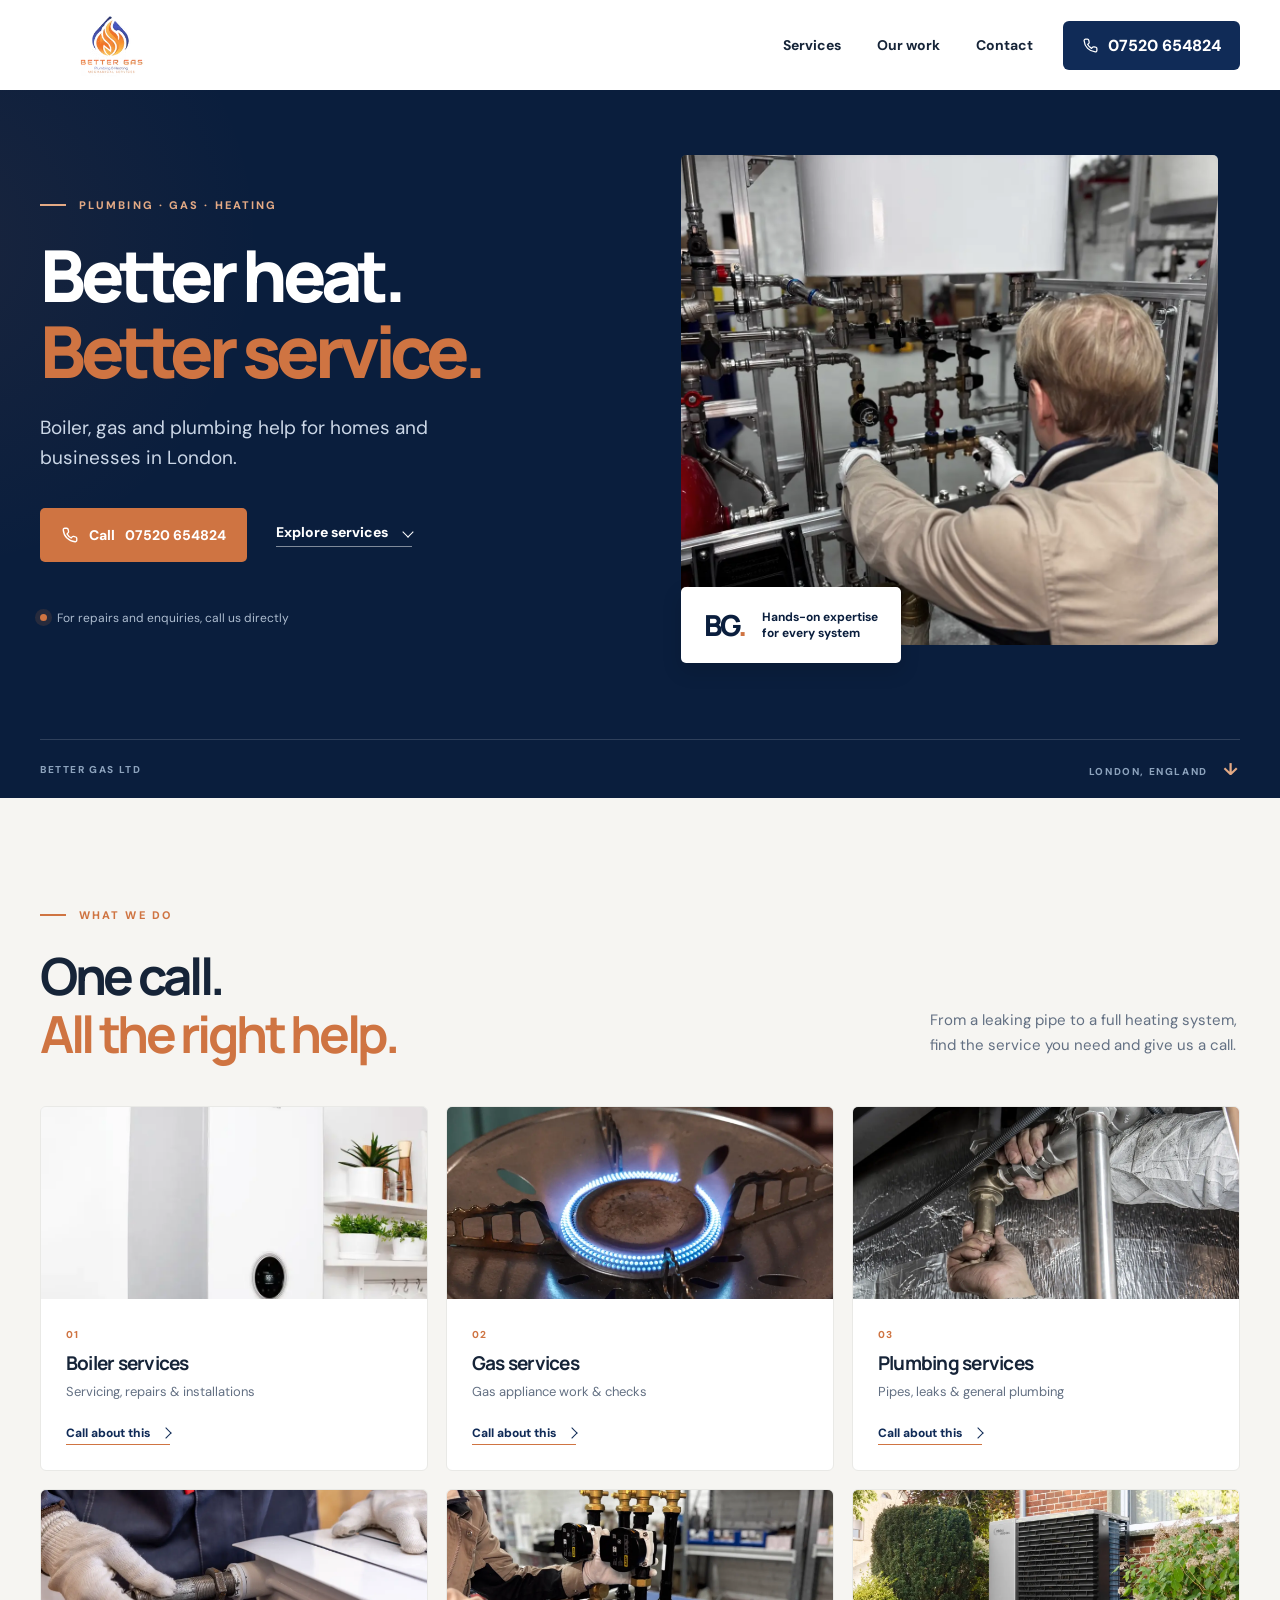
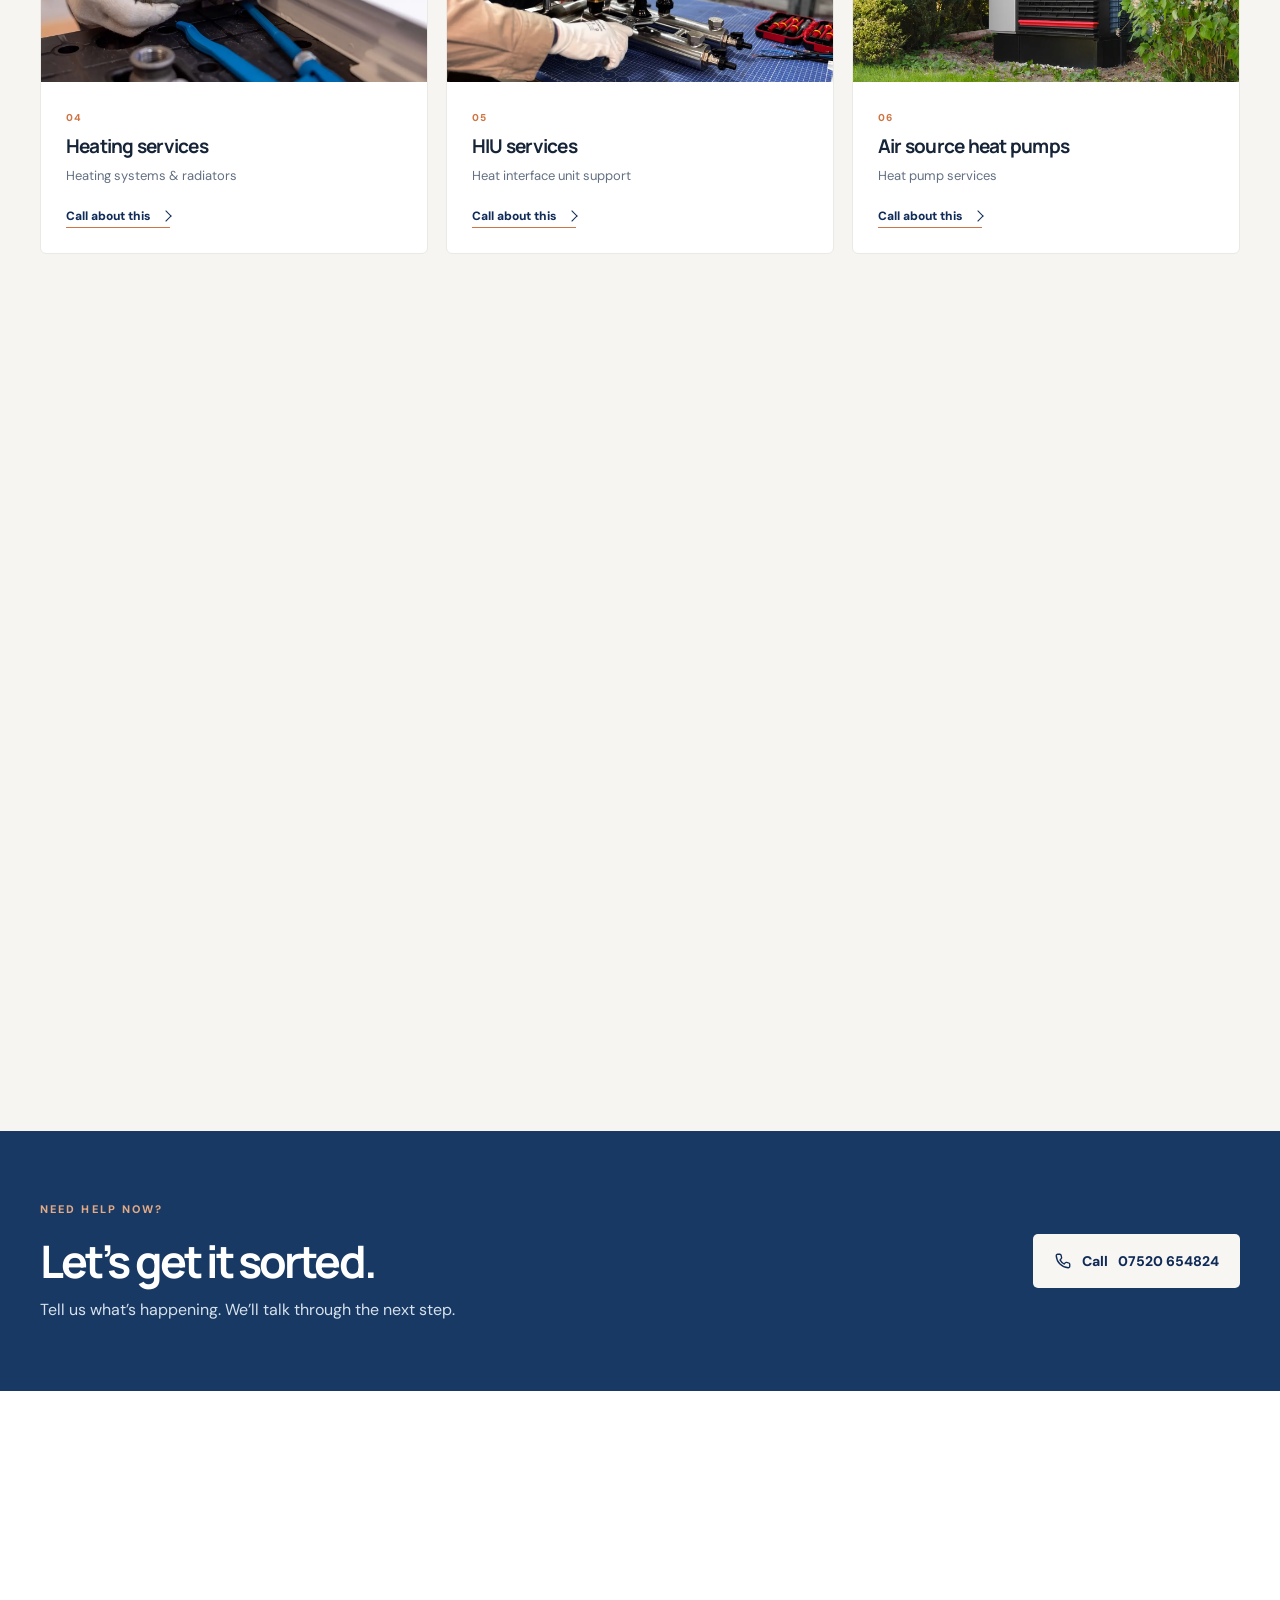
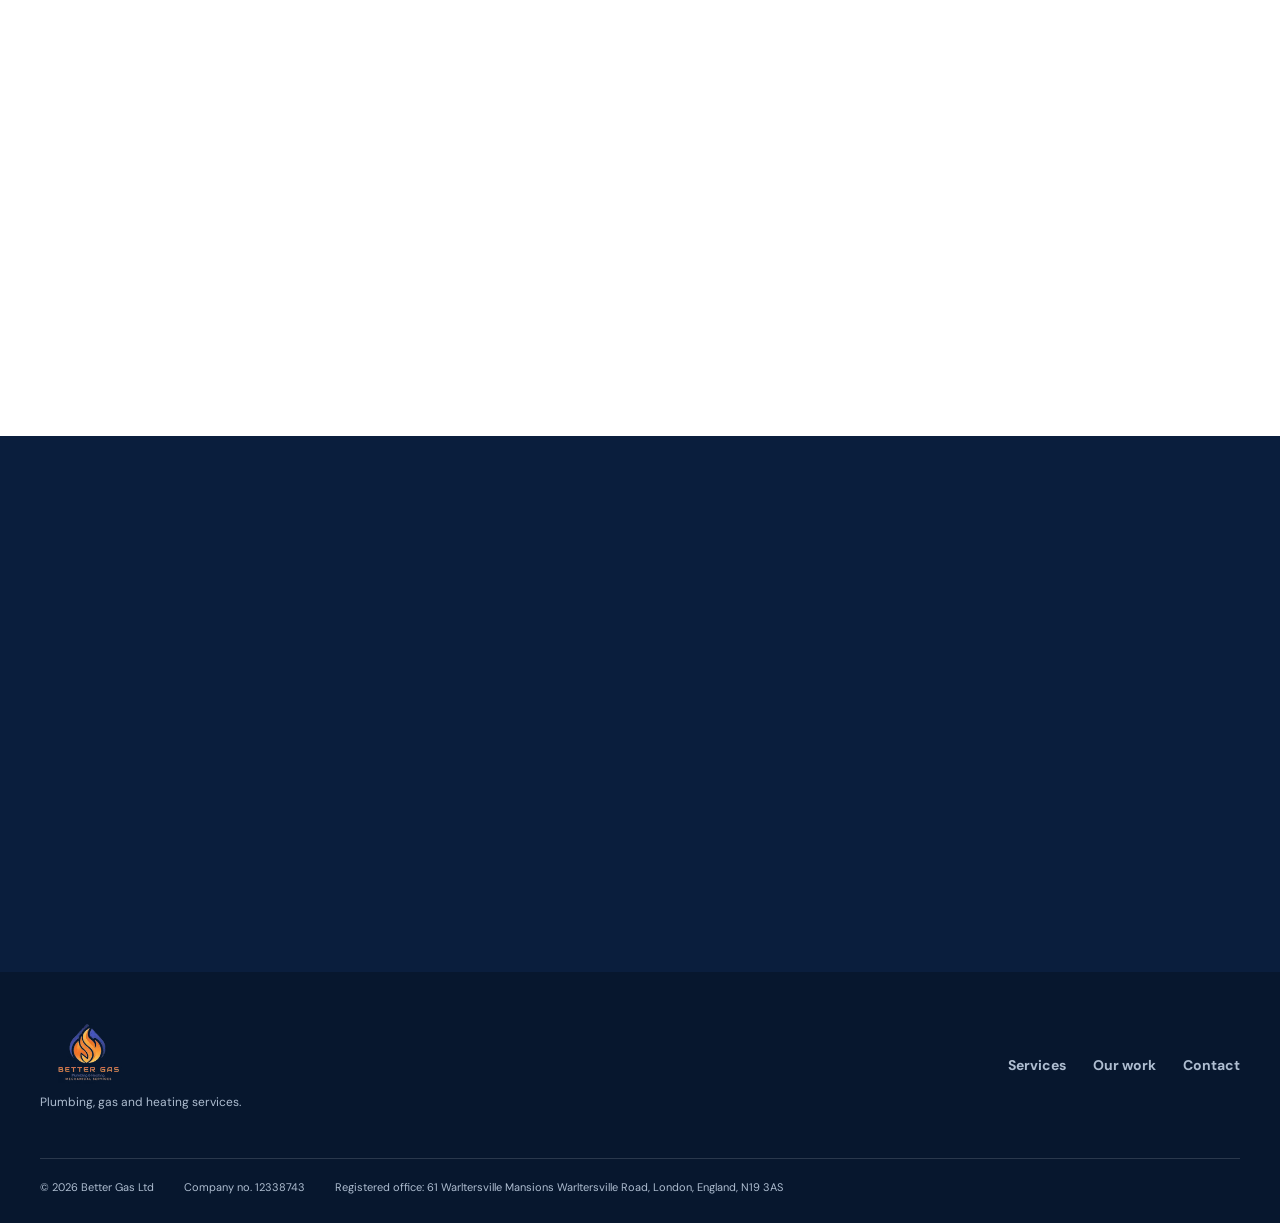
==== index.html @ 11a2b1e9 "Add files via upload" ====
<!doctype html>
<html lang="en-GB">
<head>
  <meta charset="utf-8">
  <meta name="viewport" content="width=device-width, initial-scale=1">
  <meta name="theme-color" content="#102b57">
  <meta name="description" content="Boiler, gas, plumbing and heating services in London. Call Better Gas Ltd for help with repairs, installations and commercial systems.">
  <title>Better Gas Ltd | Plumbing, Gas & Heating</title>
  <link rel="icon" href="assets/logo.webp">
  <link rel="stylesheet" href="style.css">
  <script src="script.js" defer></script>
</head>
<body>
  <a class="skip-link" href="#main">Skip to content</a>
  <header class="site-header" id="top">
    <div class="header-inner wrap">
      <a class="brand" href="#top" aria-label="Better Gas Ltd, back to top"><img src="assets/logo.webp" alt="Better Gas Ltd logo" width="156" height="70"></a>
      <nav class="desktop-nav" aria-label="Main navigation"><a href="#services">Services</a><a href="#work">Our work</a><a href="#contact">Contact</a></nav>
      <a class="header-call call-link" href="tel:+447520654824"><svg class="call-icon" viewBox="0 0 24 24" fill="none" stroke="currentColor" stroke-width="1.8" stroke-linecap="round" stroke-linejoin="round" aria-hidden="true"><path d="M21 16.4v2.6a2 2 0 0 1-2.2 2A17 17 0 0 1 3 5.2 2 2 0 0 1 5 3h2.6a2 2 0 0 1 2 1.7l.5 2.5a2 2 0 0 1-.6 1.9L8 10.5a14 14 0 0 0 5.5 5.5l1.4-1.5a2 2 0 0 1 1.9-.6l2.5.5a2 2 0 0 1 1.7 2Z"/></svg><span class="phone-display">07520 654824</span></a>
      <button class="menu-toggle" type="button" aria-label="Open menu" aria-expanded="false" aria-controls="mobile-nav"><span></span><span></span><span></span></button>
    </div>
    <nav class="mobile-nav" id="mobile-nav" aria-label="Mobile navigation" hidden><a href="#services">Services</a><a href="#work">Our work</a><a href="#contact">Contact</a><a class="call-link" href="tel:+447520654824">Call <span class="phone-display">07520 654824</span></a></nav>
  </header>

  <main id="main">
    <section class="hero">
      <div class="hero-glow" aria-hidden="true"></div>
      <div class="wrap hero-grid">
        <div class="hero-copy reveal">
          <p class="eyebrow"><span class="eyebrow-line"></span> PLUMBING · GAS · HEATING</p>
          <h1>Better heat.<br><em>Better service.</em></h1>
          <p class="hero-lead">Boiler, gas and plumbing help for homes and businesses in London.</p>
          <div class="hero-actions"><a class="button button-orange call-link" href="tel:+447520654824"><svg class="call-icon" viewBox="0 0 24 24" fill="none" stroke="currentColor" stroke-width="1.8" stroke-linecap="round" stroke-linejoin="round" aria-hidden="true"><path d="M21 16.4v2.6a2 2 0 0 1-2.2 2A17 17 0 0 1 3 5.2 2 2 0 0 1 5 3h2.6a2 2 0 0 1 2 1.7l.5 2.5a2 2 0 0 1-.6 1.9L8 10.5a14 14 0 0 0 5.5 5.5l1.4-1.5a2 2 0 0 1 1.9-.6l2.5.5a2 2 0 0 1 1.7 2Z"/></svg> Call <span class="phone-display">07520 654824</span></a><a class="text-link" href="#services">Explore services <span class="arrow-icon arrow-down" aria-hidden="true"></span></a></div>
          <div class="hero-note"><span class="pulse-dot" aria-hidden="true"></span> For repairs and enquiries, call us directly</div>
        </div>
        <div class="hero-visual reveal">
          <div class="hero-photo"><img src="assets/commercial.webp" alt="Engineer working on a heating system" fetchpriority="high" width="1400" height="1050"></div>
          <div class="photo-label"><span class="label-mark">BG<span>.</span></span><span>Hands-on expertise<br>for every system</span></div>
        </div>
      </div>
      <div class="hero-bottom wrap"><span>BETTER GAS LTD</span><span>LONDON, ENGLAND <span class="scroll-arrow" aria-hidden="true">↓</span></span></div>
    </section>

    <section class="services section-pad" id="services">
      <div class="wrap"><div class="section-heading reveal"><div><p class="eyebrow dark"><span class="eyebrow-line"></span> WHAT WE DO</p><h2>One call.<br><em>All the right help.</em></h2></div><p>From a leaking pipe to a full heating system, find the service you need and give us a call.</p></div>
      <div class="service-grid" id="service-grid"></div>
    </section>

    <section class="call-band"><div class="wrap call-band-inner"><div><p class="eyebrow">NEED HELP NOW?</p><h2>Let’s get it sorted.</h2><p>Tell us what’s happening. We’ll talk through the next step.</p></div><a class="button button-white call-link" href="tel:+447520654824"><svg class="call-icon" viewBox="0 0 24 24" fill="none" stroke="currentColor" stroke-width="1.8" stroke-linecap="round" stroke-linejoin="round" aria-hidden="true"><path d="M21 16.4v2.6a2 2 0 0 1-2.2 2A17 17 0 0 1 3 5.2 2 2 0 0 1 5 3h2.6a2 2 0 0 1 2 1.7l.5 2.5a2 2 0 0 1-.6 1.9L8 10.5a14 14 0 0 0 5.5 5.5l1.4-1.5a2 2 0 0 1 1.9-.6l2.5.5a2 2 0 0 1 1.7 2Z"/></svg> Call <span class="phone-display">07520 654824</span></a></div></section>

    <section class="work section-pad" id="work"><div class="wrap work-grid"><div class="work-copy reveal"><p class="eyebrow dark"><span class="eyebrow-line"></span> REAL WORK</p><h2>On the job,<br><em>in the details.</em></h2><p>Practical support for domestic and commercial heating, gas and plumbing systems.</p><a class="text-link dark-link" href="#contact">Get in touch</a></div><div class="work-image reveal"><img src="assets/project.webp" alt="Commercial boiler system being serviced" loading="lazy" width="1400" height="1030"><span>BOILER & HEATING SYSTEM WORK</span></div></div></section>

    <section class="contact section-pad" id="contact"><div class="wrap contact-grid"><div class="reveal"><p class="eyebrow"><span class="eyebrow-line"></span> CONTACT</p><h2>Ready when<br><em>you need us.</em></h2><p>Call for service enquiries or email the details of your job.</p><a class="button button-orange call-link" href="tel:+447520654824"><svg class="call-icon" viewBox="0 0 24 24" fill="none" stroke="currentColor" stroke-width="1.8" stroke-linecap="round" stroke-linejoin="round" aria-hidden="true"><path d="M21 16.4v2.6a2 2 0 0 1-2.2 2A17 17 0 0 1 3 5.2 2 2 0 0 1 5 3h2.6a2 2 0 0 1 2 1.7l.5 2.5a2 2 0 0 1-.6 1.9L8 10.5a14 14 0 0 0 5.5 5.5l1.4-1.5a2 2 0 0 1 1.9-.6l2.5.5a2 2 0 0 1 1.7 2Z"/></svg> Call <span class="phone-display">07520 654824</span></a></div><div class="contact-card reveal"><div class="contact-row"><span>PHONE</span><a class="call-link phone-display" href="tel:+447520654824">07520 654824</a></div><div class="contact-row"><span>EMAIL</span><a class="email-link" href="mailto:info@bettergasplumbingandheating.co.uk">info@bettergasplumbingandheating.co.uk</a></div><div class="contact-row"><span>WEBSITE</span><a class="domain-link" href="https://bettergasplumbingandheating.co.uk">bettergasplumbingandheating.co.uk</a></div></div></div></section>
  </main>
  <footer class="site-footer"><div class="wrap footer-main"><div><img src="assets/logo.webp" alt="Better Gas Ltd" width="118" height="54"><p>Plumbing, gas and heating services.</p></div><div class="footer-links"><a href="#services">Services</a><a href="#work">Our work</a><a href="#contact">Contact</a></div></div><div class="wrap footer-bottom"><span>© <span id="year"></span> <span class="company-name">Better Gas Ltd</span></span><span>Company no. <span class="company-number">12338743</span></span><span>Registered office: <span class="company-address">61 Warltersville Mansions Warltersville Road, London, England, N19 3AS</span></span></div></footer>
  <a class="mobile-call call-link" href="tel:+447520654824"><svg class="call-icon" viewBox="0 0 24 24" fill="none" stroke="currentColor" stroke-width="1.8" stroke-linecap="round" stroke-linejoin="round" aria-hidden="true"><path d="M21 16.4v2.6a2 2 0 0 1-2.2 2A17 17 0 0 1 3 5.2 2 2 0 0 1 5 3h2.6a2 2 0 0 1 2 1.7l.5 2.5a2 2 0 0 1-.6 1.9L8 10.5a14 14 0 0 0 5.5 5.5l1.4-1.5a2 2 0 0 1 1.9-.6l2.5.5a2 2 0 0 1 1.7 2Z"/></svg> Call <span class="phone-display">07520 654824</span></a>
</body>
</html>
---- style.css ----
@import url('https://fonts.googleapis.com/css2?family=DM+Sans:wght@400;500;600;700&family=Manrope:wght@400;500;600;700;800&display=swap');
:root{--navy:#102b57;--deep:#0a1e3d;--orange:#cf7442;--cream:#f6f5f2;--ink:#162438;--muted:#637083;--line:#e3e7eb}*{box-sizing:border-box}html{scroll-behavior:smooth}body{margin:0;font-family:'DM Sans',Arial,sans-serif;color:var(--ink);background:#fff}a{color:inherit;text-decoration:none}button{font:inherit}img{display:block;max-width:100%}.wrap{width:min(100% - 48px,1200px);margin-inline:auto}.skip-link{position:absolute;left:12px;top:-100px;z-index:20;padding:12px;background:#fff}.skip-link:focus{top:12px}.site-header{position:relative;z-index:10;background:#fff}.header-inner{height:90px;display:flex;align-items:center;justify-content:space-between;gap:30px}.brand{display:flex;align-items:center}.brand img{width:144px;height:66px;object-fit:contain}.desktop-nav{display:flex;align-items:center;gap:36px;margin-left:auto}.desktop-nav a,.footer-links a{font-size:14px;font-weight:700;transition:color .2s}.desktop-nav a:hover,.footer-links a:hover{color:var(--orange)}.header-call{display:inline-flex;align-items:center;gap:9px;background:var(--navy);color:#fff;border-radius:6px;padding:14px 19px;font-weight:800;white-space:nowrap;transition:background .2s,transform .2s}.header-call:hover{background:var(--orange);transform:translateY(-2px)}.phone-icon{font-size:20px;line-height:1}.menu-toggle,.mobile-nav{display:none}.hero{position:relative;background:var(--deep);color:#fff;overflow:hidden}.hero-glow{position:absolute;width:700px;height:700px;left:-420px;top:-200px;background:radial-gradient(circle,rgba(207,116,66,.08),transparent 67%);pointer-events:none}.hero-grid{min-height:620px;display:grid;grid-template-columns:1.02fr .98fr;align-items:center;gap:60px;padding-block:65px 70px}.eyebrow{font-size:11px;font-weight:800;letter-spacing:.19em;color:#e4aa85;display:flex;align-items:center;gap:13px;margin:0 0 25px}.eyebrow-line{width:26px;height:2px;background:currentColor}.eyebrow.dark{color:var(--orange)}h1,h2,h3,p{margin-top:0}h1,h2,h3{font-family:Manrope,Arial,sans-serif}h1{font-size:clamp(3.5rem,5.6vw,5.8rem);letter-spacing:-.075em;line-height:1.06;margin-bottom:24px;font-weight:800}h1 em,h2 em{font-style:normal;color:var(--orange)}.hero-lead{font-size:19px;line-height:1.6;color:#cbd7e7;max-width:480px;margin-bottom:34px}.hero-actions{display:flex;align-items:center;gap:29px;flex-wrap:wrap}.button{min-height:54px;display:inline-flex;align-items:center;justify-content:center;gap:10px;padding:14px 21px;border-radius:5px;font-size:14px;font-weight:800;transition:transform .2s,background .2s,box-shadow .2s}.button:hover{transform:translateY(-3px);box-shadow:0 10px 25px #0002}.button-orange{background:var(--orange);color:#fff}.button-orange:hover{background:#b96334}.text-link{font-size:14px;font-weight:800;border-bottom:1px solid #ffffff7a;padding-bottom:5px;display:inline-flex;align-items:center;gap:13px;transition:gap .2s}.text-link:hover{gap:19px}.hero-note{display:flex;align-items:center;gap:10px;color:#aebdd0;font-size:12px;margin-top:48px}.pulse-dot{width:7px;height:7px;border-radius:50%;background:var(--orange);box-shadow:0 0 0 5px #cf744225}.hero-visual{position:relative;padding:0 22px 24px 0}.hero-photo{height:490px;border-radius:8px;overflow:hidden;transform:rotate(2deg);background:#1f3d64}.hero-photo img{width:100%;height:100%;object-fit:cover;object-position:center;transform:scale(1.07) rotate(-2deg);filter:saturate(.83)}.photo-label{position:absolute;bottom:0;left:-28px;display:flex;align-items:center;gap:18px;padding:18px 23px;background:#fff;color:var(--deep);border-radius:5px;box-shadow:0 15px 35px #0004;font-size:12px;font-weight:700;line-height:1.35}.label-mark{font:800 29px Manrope;letter-spacing:-.08em}.label-mark span{color:var(--orange)}.hero-bottom{display:flex;justify-content:space-between;align-items:center;border-top:1px solid #ffffff27;padding:18px 0;color:#8da3bd;font-size:10px;font-weight:800;letter-spacing:.16em}.scroll-arrow{color:var(--orange);font-size:17px;margin-left:12px}.section-pad{padding-block:110px}.services{background:var(--cream)}.section-heading{display:flex;justify-content:space-between;align-items:end;gap:40px;margin-bottom:43px}.section-heading h2,.work h2,.contact h2{font-size:clamp(2.45rem,4vw,4.1rem);letter-spacing:-.065em;line-height:1.13;margin-bottom:0}.section-heading>p{max-width:310px;color:var(--muted);line-height:1.7;font-size:15px;margin-bottom:4px}.service-grid{display:grid;grid-template-columns:repeat(3,1fr);gap:18px}.service-card{background:#fff;border:1px solid #e9e9e6;border-radius:6px;overflow:hidden;transition:transform .25s,box-shadow .25s}.service-card:hover{transform:translateY(-5px);box-shadow:0 18px 45px #102b5718}.service-image{height:192px;overflow:hidden;background:#e8eced}.service-image img{width:100%;height:100%;object-fit:cover;transition:transform .45s}.service-card:hover .service-image img{transform:scale(1.05)}.service-content{position:relative;padding:23px 25px 25px}.service-number{font-size:10px;letter-spacing:.14em;color:var(--orange);font-weight:800}.service-content h3{font-size:19px;letter-spacing:-.04em;line-height:1.25;margin:9px 0 7px}.service-content p{color:var(--muted);font-size:13px;line-height:1.5;margin:0 0 19px}.service-content a{display:inline-flex;gap:10px;align-items:center;font-size:12px;font-weight:800;color:var(--navy);border-bottom:1px solid var(--orange);padding-bottom:3px}.service-content a:hover{color:var(--orange)}.call-band{background:var(--orange);color:#fff}.call-band-inner{min-height:260px;display:flex;align-items:center;justify-content:space-between;gap:35px;padding-block:45px}.call-band .eyebrow{color:#fff;margin-bottom:14px}.call-band h2{font-size:clamp(2.2rem,3.5vw,3.5rem);letter-spacing:-.065em;margin-bottom:8px}.call-band p:last-child{margin:0;color:#fffdf9}.button-white{background:#fff;color:var(--navy);white-space:nowrap}.button-white:hover{background:var(--cream)}.work{background:#fff}.work-grid{display:grid;grid-template-columns:.75fr 1.25fr;gap:80px;align-items:center}.work-copy p:not(.eyebrow){max-width:340px;color:var(--muted);line-height:1.7;margin:27px 0 28px}.dark-link{color:var(--navy);border-color:var(--orange)}.work-image{position:relative;height:425px;border-radius:7px;overflow:hidden;background:#dce0e2}.work-image img{width:100%;height:100%;object-fit:cover}.work-image span{position:absolute;left:20px;bottom:20px;background:#fff;padding:11px 15px;color:var(--navy);font-size:10px;letter-spacing:.11em;font-weight:800;border-radius:3px}.contact{background:var(--deep);color:#fff}.contact-grid{display:grid;grid-template-columns:1fr 1fr;gap:75px;align-items:center}.contact h2{margin-bottom:25px}.contact p:not(.eyebrow){color:#c4d2e2;line-height:1.7;max-width:360px;margin-bottom:28px}.contact-card{border:1px solid #ffffff38;border-radius:7px;padding:12px 30px;background:#ffffff08}.contact-row{padding:25px 0;display:flex;flex-direction:column;gap:10px;border-bottom:1px solid #ffffff2a}.contact-row:last-child{border-bottom:0}.contact-row>span{color:#e4aa85;letter-spacing:.15em;font-size:10px;font-weight:800}.contact-row a{font-size:16px;font-weight:700;overflow-wrap:anywhere}.contact-row a:hover{color:var(--orange)}.site-footer{background:#07172e;color:#aebdd0}.footer-main{padding:48px 0;display:flex;justify-content:space-between;align-items:center;border-bottom:1px solid #ffffff24}.footer-main img{width:112px;height:auto;max-height:65px;object-fit:contain;object-position:left}.footer-main p{font-size:12px;margin:9px 0 0}.footer-links{display:flex;gap:27px}.footer-bottom{padding:20px 0 28px;display:flex;flex-wrap:wrap;gap:8px 30px;font-size:11px;line-height:1.5}.mobile-call{display:none}.reveal{opacity:0;transform:translateY(18px);transition:opacity .65s ease,transform .65s ease}.reveal.visible{opacity:1;transform:translateY(0)}.service-card:nth-child(3n+2){transition-delay:.05s}.service-card:nth-child(3n+3){transition-delay:.1s}:focus-visible{outline:3px solid var(--orange);outline-offset:3px}@media(max-width:900px){.desktop-nav{gap:19px}.hero-grid{gap:28px}.hero-photo{height:420px}.service-grid{grid-template-columns:repeat(2,1fr)}.work-grid{gap:35px}}@media(max-width:680px){.wrap{width:min(100% - 32px,1200px)}.header-inner{height:74px}.brand img{width:120px;height:58px}.desktop-nav,.header-call{display:none}.menu-toggle{display:flex;flex-direction:column;gap:5px;background:none;border:0;padding:10px;cursor:pointer}.menu-toggle span{width:24px;height:2px;background:var(--navy);border-radius:2px}.mobile-nav:not([hidden]){display:flex;flex-direction:column;gap:0;padding:7px 16px 17px;border-top:1px solid var(--line);background:#fff;box-shadow:0 14px 20px #0001}.mobile-nav a{padding:12px 5px;font-weight:700}.mobile-nav a:last-child{color:var(--orange)}.hero-grid{grid-template-columns:1fr;padding-block:67px 48px;gap:52px}.hero h1{font-size:clamp(3.2rem,13vw,4.7rem)}.hero-lead{font-size:17px}.hero-actions{gap:22px}.hero-note{margin-top:29px}.hero-visual{padding:0 14px 20px 18px}.hero-photo{height:330px}.photo-label{left:0;padding:13px 17px}.hero-bottom{font-size:9px}.section-pad{padding-block:75px}.section-heading{display:block;margin-bottom:30px}.section-heading>p{margin-top:23px}.service-grid{grid-template-columns:1fr;gap:14px}.service-image{height:205px}.service-content{padding:20px}.call-band-inner{display:block;padding-block:55px}.call-band .button{margin-top:25px}.work-grid,.contact-grid{grid-template-columns:1fr;gap:40px}.work-image{height:320px}.contact-card{padding:4px 22px}.footer-main{align-items:flex-start;gap:25px}.footer-links{flex-direction:column;gap:15px}.footer-bottom{padding-bottom:95px}.mobile-call{position:fixed;display:flex;justify-content:center;align-items:center;gap:9px;z-index:15;bottom:12px;left:12px;right:12px;min-height:54px;background:var(--orange);border-radius:6px;color:#fff;font-weight:800;box-shadow:0 8px 26px #0004}}@media(max-width:390px){.hero-actions{align-items:flex-start;flex-direction:column}.hero-photo{height:280px}.footer-main{flex-direction:column}}@media(prefers-reduced-motion:reduce){html{scroll-behavior:auto}*,*:before,*:after{transition-duration:.01ms!important;animation-duration:.01ms!important}.reveal{opacity:1;transform:none}}

/* Refined brand treatment: softer copper, calmer geometry and consistent CSS arrows. */
.hero-photo{transform:none;border-radius:5px}.hero-photo img{transform:none;filter:saturate(.86)}.photo-label{left:0;bottom:6px;box-shadow:0 8px 20px #0002}.call-band{background:#173963}.call-band .eyebrow{color:#e4aa85}.call-band p:last-child{color:#d7e1ed}.button-white{background:#f7f6f2}.service-card{box-shadow:none}.service-card:hover{transform:translateY(-2px);box-shadow:0 10px 28px #102b5710}.button:hover,.header-call:hover{transform:translateY(-1px);box-shadow:0 6px 16px #0002}.arrow-icon{display:inline-block;width:8px;height:8px;border-top:1.7px solid currentColor;border-right:1.7px solid currentColor;transform:rotate(45deg);flex:none;margin-left:2px}.arrow-down{transform:rotate(135deg)}.button .arrow-icon{margin-left:7px}.text-link .arrow-icon{margin-left:3px}.hero-bottom .scroll-arrow{color:#e4aa85}@media(max-width:680px){.mobile-call{background:#173963;box-shadow:0 7px 18px #0003}.hero-photo{height:330px}}

.call-icon{width:18px;height:18px;flex:none;display:block}.header-call .call-icon{width:17px;height:17px}.mobile-call .call-icon{width:19px;height:19px}
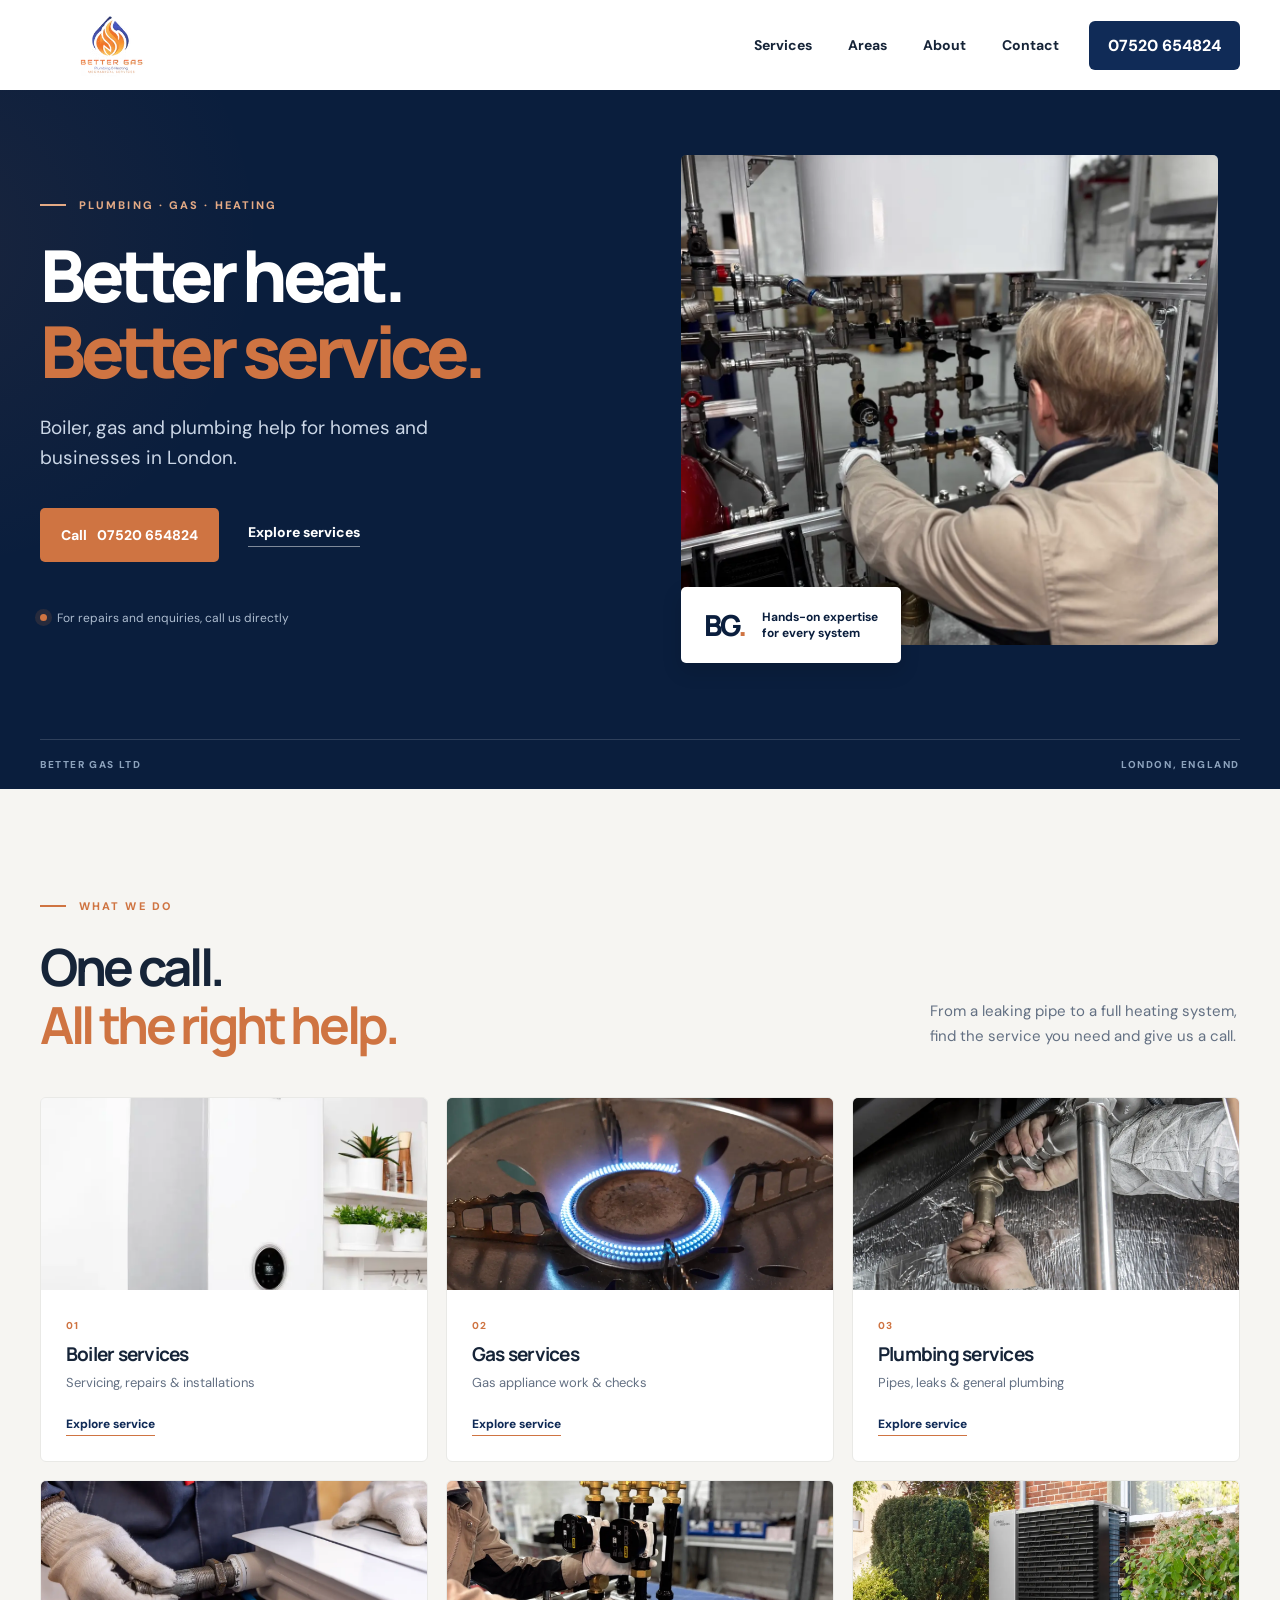
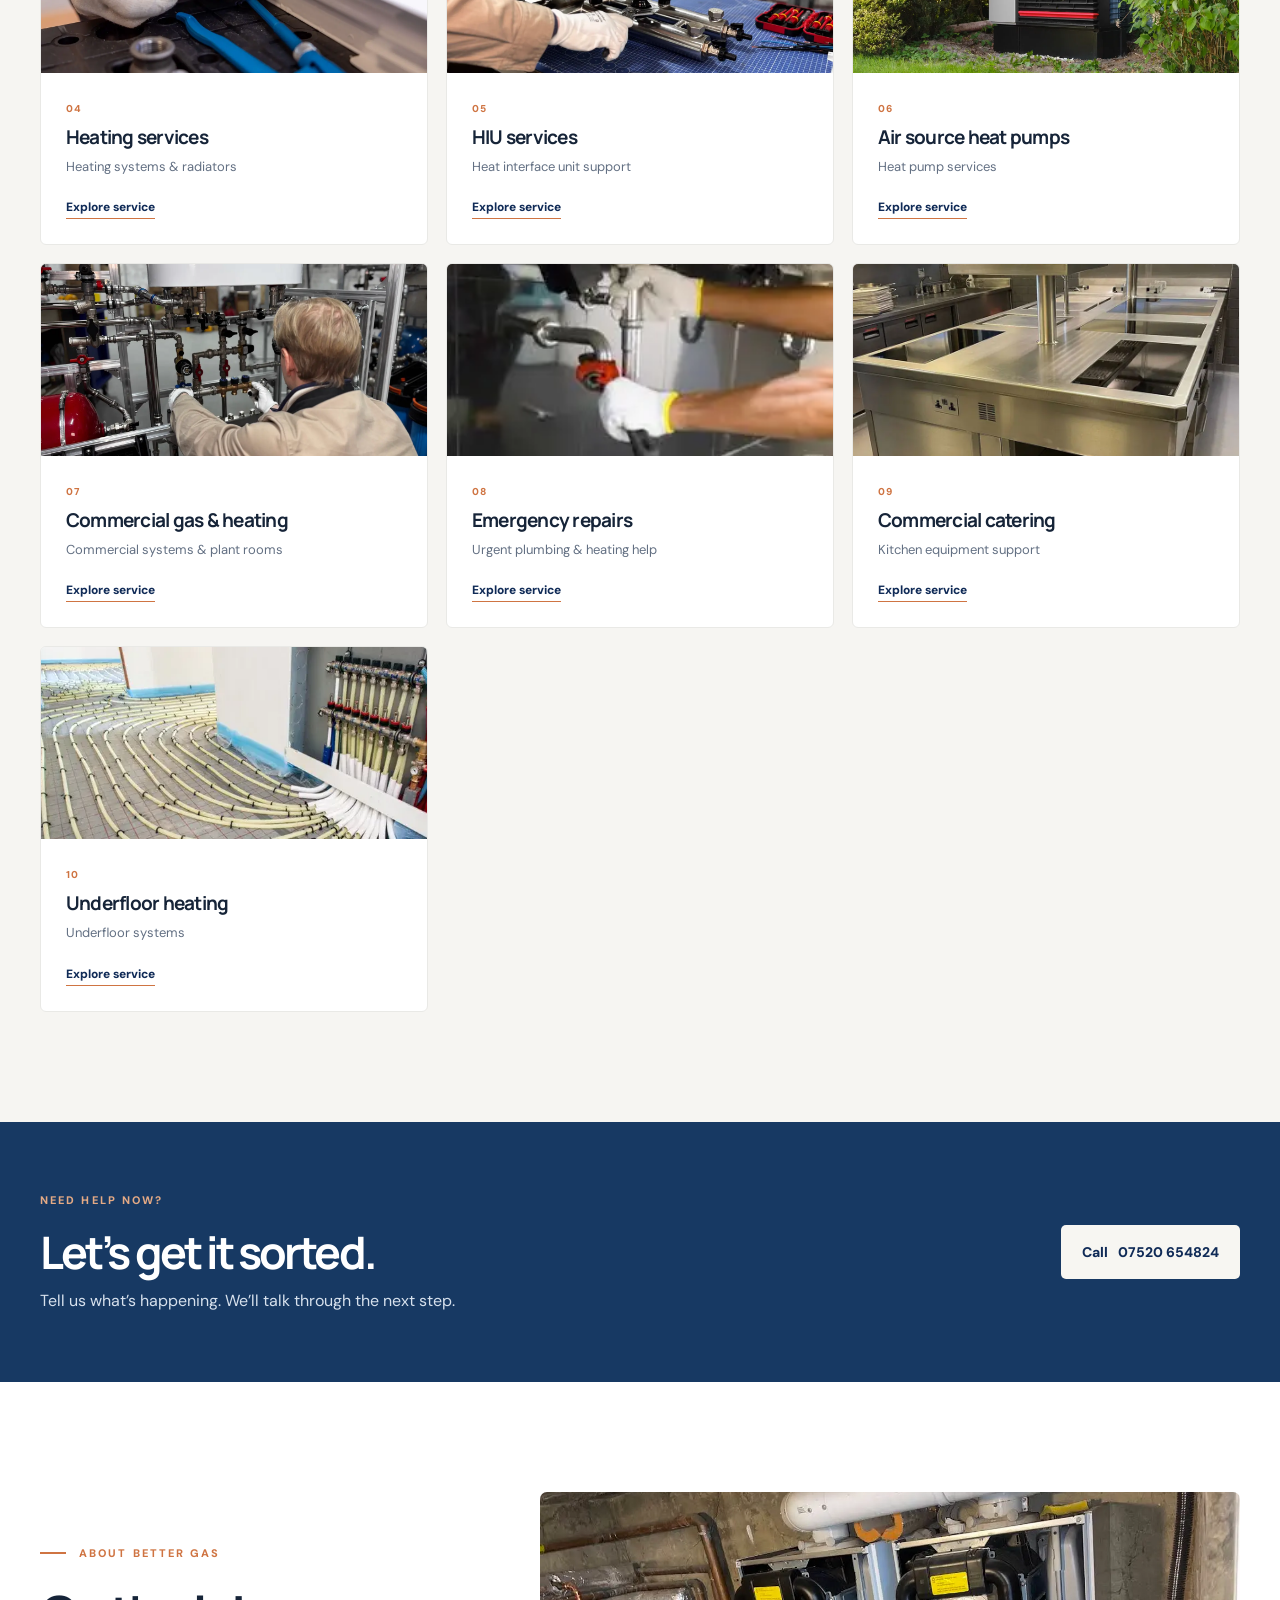
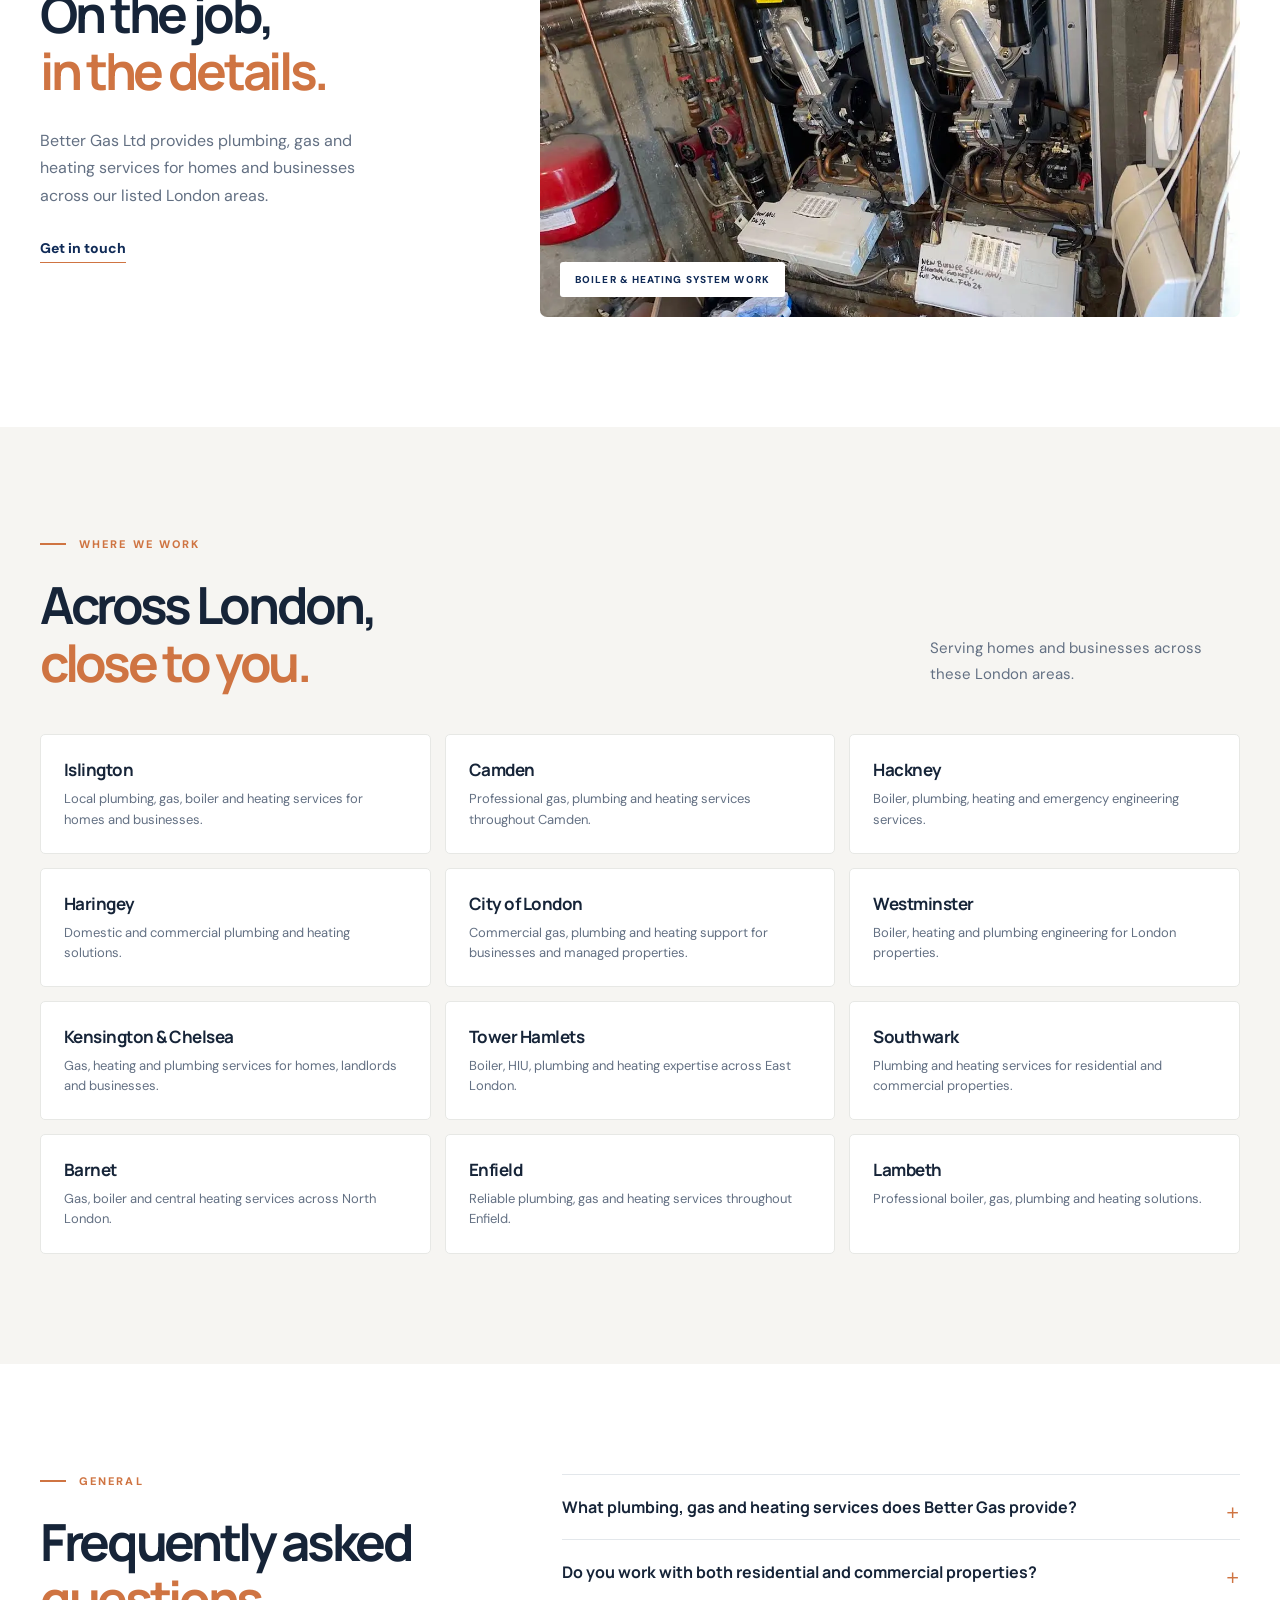
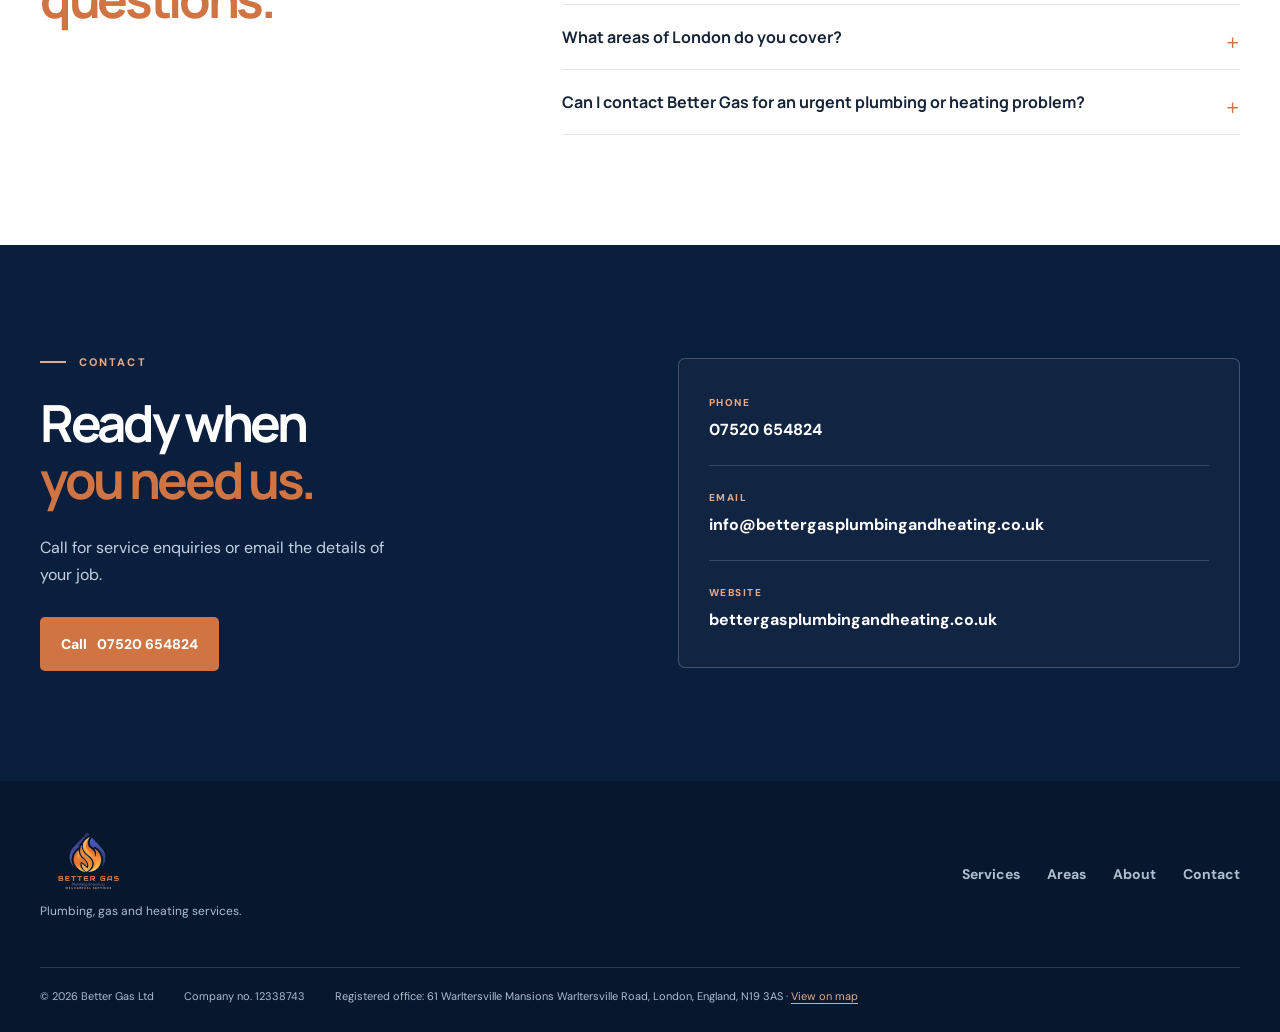
==== commit 44b54f79: "Add files via upload" ====
--- a/index.html
+++ b/index.html
@@ -15,11 +15,11 @@
   <header class="site-header" id="top">
     <div class="header-inner wrap">
       <a class="brand" href="#top" aria-label="Better Gas Ltd, back to top"><img src="assets/logo.webp" alt="Better Gas Ltd logo" width="156" height="70"></a>
-      <nav class="desktop-nav" aria-label="Main navigation"><a href="#services">Services</a><a href="#work">Our work</a><a href="#contact">Contact</a></nav>
-      <a class="header-call call-link" href="tel:+447520654824"><svg class="call-icon" viewBox="0 0 24 24" fill="none" stroke="currentColor" stroke-width="1.8" stroke-linecap="round" stroke-linejoin="round" aria-hidden="true"><path d="M21 16.4v2.6a2 2 0 0 1-2.2 2A17 17 0 0 1 3 5.2 2 2 0 0 1 5 3h2.6a2 2 0 0 1 2 1.7l.5 2.5a2 2 0 0 1-.6 1.9L8 10.5a14 14 0 0 0 5.5 5.5l1.4-1.5a2 2 0 0 1 1.9-.6l2.5.5a2 2 0 0 1 1.7 2Z"/></svg><span class="phone-display">07520 654824</span></a>
+      <nav class="desktop-nav" aria-label="Main navigation"><a href="#services">Services</a><a href="#areas">Areas</a><a href="#about">About</a><a href="#contact">Contact</a></nav>
+      <a class="header-call call-link" href="tel:+447520654824"><span class="phone-display">07520 654824</span></a>
       <button class="menu-toggle" type="button" aria-label="Open menu" aria-expanded="false" aria-controls="mobile-nav"><span></span><span></span><span></span></button>
     </div>
-    <nav class="mobile-nav" id="mobile-nav" aria-label="Mobile navigation" hidden><a href="#services">Services</a><a href="#work">Our work</a><a href="#contact">Contact</a><a class="call-link" href="tel:+447520654824">Call <span class="phone-display">07520 654824</span></a></nav>
+    <nav class="mobile-nav" id="mobile-nav" aria-label="Mobile navigation" hidden><a href="#services">Services</a><a href="#areas">Areas</a><a href="#about">About</a><a href="#contact">Contact</a><a class="call-link" href="tel:+447520654824">Call <span class="phone-display">07520 654824</span></a></nav>
   </header>
 
   <main id="main">
@@ -30,7 +30,7 @@
           <p class="eyebrow"><span class="eyebrow-line"></span> PLUMBING · GAS · HEATING</p>
           <h1>Better heat.<br><em>Better service.</em></h1>
           <p class="hero-lead">Boiler, gas and plumbing help for homes and businesses in London.</p>
-          <div class="hero-actions"><a class="button button-orange call-link" href="tel:+447520654824"><svg class="call-icon" viewBox="0 0 24 24" fill="none" stroke="currentColor" stroke-width="1.8" stroke-linecap="round" stroke-linejoin="round" aria-hidden="true"><path d="M21 16.4v2.6a2 2 0 0 1-2.2 2A17 17 0 0 1 3 5.2 2 2 0 0 1 5 3h2.6a2 2 0 0 1 2 1.7l.5 2.5a2 2 0 0 1-.6 1.9L8 10.5a14 14 0 0 0 5.5 5.5l1.4-1.5a2 2 0 0 1 1.9-.6l2.5.5a2 2 0 0 1 1.7 2Z"/></svg> Call <span class="phone-display">07520 654824</span></a><a class="text-link" href="#services">Explore services <span class="arrow-icon arrow-down" aria-hidden="true"></span></a></div>
+          <div class="hero-actions"><a class="button button-orange call-link" href="tel:+447520654824">Call <span class="phone-display">07520 654824</span></a><a class="text-link" href="#services">Explore services </a></div>
           <div class="hero-note"><span class="pulse-dot" aria-hidden="true"></span> For repairs and enquiries, call us directly</div>
         </div>
         <div class="hero-visual reveal">
@@ -38,7 +38,7 @@
           <div class="photo-label"><span class="label-mark">BG<span>.</span></span><span>Hands-on expertise<br>for every system</span></div>
         </div>
       </div>
-      <div class="hero-bottom wrap"><span>BETTER GAS LTD</span><span>LONDON, ENGLAND <span class="scroll-arrow" aria-hidden="true">↓</span></span></div>
+      <div class="hero-bottom wrap"><span>BETTER GAS LTD</span><span>LONDON, ENGLAND </span></div>
     </section>
 
     <section class="services section-pad" id="services">
@@ -46,13 +46,17 @@
       <div class="service-grid" id="service-grid"></div>
     </section>
 
-    <section class="call-band"><div class="wrap call-band-inner"><div><p class="eyebrow">NEED HELP NOW?</p><h2>Let’s get it sorted.</h2><p>Tell us what’s happening. We’ll talk through the next step.</p></div><a class="button button-white call-link" href="tel:+447520654824"><svg class="call-icon" viewBox="0 0 24 24" fill="none" stroke="currentColor" stroke-width="1.8" stroke-linecap="round" stroke-linejoin="round" aria-hidden="true"><path d="M21 16.4v2.6a2 2 0 0 1-2.2 2A17 17 0 0 1 3 5.2 2 2 0 0 1 5 3h2.6a2 2 0 0 1 2 1.7l.5 2.5a2 2 0 0 1-.6 1.9L8 10.5a14 14 0 0 0 5.5 5.5l1.4-1.5a2 2 0 0 1 1.9-.6l2.5.5a2 2 0 0 1 1.7 2Z"/></svg> Call <span class="phone-display">07520 654824</span></a></div></section>
+    <section class="call-band"><div class="wrap call-band-inner"><div><p class="eyebrow">NEED HELP NOW?</p><h2>Let’s get it sorted.</h2><p>Tell us what’s happening. We’ll talk through the next step.</p></div><a class="button button-white call-link" href="tel:+447520654824">Call <span class="phone-display">07520 654824</span></a></div></section>
 
-    <section class="work section-pad" id="work"><div class="wrap work-grid"><div class="work-copy reveal"><p class="eyebrow dark"><span class="eyebrow-line"></span> REAL WORK</p><h2>On the job,<br><em>in the details.</em></h2><p>Practical support for domestic and commercial heating, gas and plumbing systems.</p><a class="text-link dark-link" href="#contact">Get in touch</a></div><div class="work-image reveal"><img src="assets/project.webp" alt="Commercial boiler system being serviced" loading="lazy" width="1400" height="1030"><span>BOILER & HEATING SYSTEM WORK</span></div></div></section>
+    <section class="work section-pad" id="about"><div class="wrap work-grid"><div class="work-copy reveal"><p class="eyebrow dark"><span class="eyebrow-line"></span> ABOUT BETTER GAS</p><h2>On the job,<br><em>in the details.</em></h2><p>Better Gas Ltd provides plumbing, gas and heating services for homes and businesses across our listed London areas.</p><a class="text-link dark-link" href="#contact">Get in touch</a></div><div class="work-image reveal"><img src="assets/project.webp" alt="Commercial boiler system being serviced" loading="lazy" width="1400" height="1030"><span>BOILER & HEATING SYSTEM WORK</span></div></div></section>
 
-    <section class="contact section-pad" id="contact"><div class="wrap contact-grid"><div class="reveal"><p class="eyebrow"><span class="eyebrow-line"></span> CONTACT</p><h2>Ready when<br><em>you need us.</em></h2><p>Call for service enquiries or email the details of your job.</p><a class="button button-orange call-link" href="tel:+447520654824"><svg class="call-icon" viewBox="0 0 24 24" fill="none" stroke="currentColor" stroke-width="1.8" stroke-linecap="round" stroke-linejoin="round" aria-hidden="true"><path d="M21 16.4v2.6a2 2 0 0 1-2.2 2A17 17 0 0 1 3 5.2 2 2 0 0 1 5 3h2.6a2 2 0 0 1 2 1.7l.5 2.5a2 2 0 0 1-.6 1.9L8 10.5a14 14 0 0 0 5.5 5.5l1.4-1.5a2 2 0 0 1 1.9-.6l2.5.5a2 2 0 0 1 1.7 2Z"/></svg> Call <span class="phone-display">07520 654824</span></a></div><div class="contact-card reveal"><div class="contact-row"><span>PHONE</span><a class="call-link phone-display" href="tel:+447520654824">07520 654824</a></div><div class="contact-row"><span>EMAIL</span><a class="email-link" href="mailto:info@bettergasplumbingandheating.co.uk">info@bettergasplumbingandheating.co.uk</a></div><div class="contact-row"><span>WEBSITE</span><a class="domain-link" href="https://bettergasplumbingandheating.co.uk">bettergasplumbingandheating.co.uk</a></div></div></div></section>
+<section class="areas section-pad" id="areas"><div class="wrap"><div class="section-heading reveal"><div><p class="eyebrow dark"><span class="eyebrow-line"></span> WHERE WE WORK</p><h2>Across London,<br><em>close to you.</em></h2></div><p>Serving homes and businesses across these London areas.</p></div><div class="area-grid"><article class="area-card"><h3>Islington</h3><p>Local plumbing, gas, boiler and heating services for homes and businesses.</p></article><article class="area-card"><h3>Camden</h3><p>Professional gas, plumbing and heating services throughout Camden.</p></article><article class="area-card"><h3>Hackney</h3><p>Boiler, plumbing, heating and emergency engineering services.</p></article><article class="area-card"><h3>Haringey</h3><p>Domestic and commercial plumbing and heating solutions.</p></article><article class="area-card"><h3>City of London</h3><p>Commercial gas, plumbing and heating support for businesses and managed properties.</p></article><article class="area-card"><h3>Westminster</h3><p>Boiler, heating and plumbing engineering for London properties.</p></article><article class="area-card"><h3>Kensington &amp; Chelsea</h3><p>Gas, heating and plumbing services for homes, landlords and businesses.</p></article><article class="area-card"><h3>Tower Hamlets</h3><p>Boiler, HIU, plumbing and heating expertise across East London.</p></article><article class="area-card"><h3>Southwark</h3><p>Plumbing and heating services for residential and commercial properties.</p></article><article class="area-card"><h3>Barnet</h3><p>Gas, boiler and central heating services across North London.</p></article><article class="area-card"><h3>Enfield</h3><p>Reliable plumbing, gas and heating services throughout Enfield.</p></article><article class="area-card"><h3>Lambeth</h3><p>Professional boiler, gas, plumbing and heating solutions.</p></article></div></div></section>
+
+<section class="faq section-pad" id="faq"><div class="wrap faq-grid"><div><p class="eyebrow dark"><span class="eyebrow-line"></span> GENERAL</p><h2>Frequently asked<br><em>questions.</em></h2></div><div class="faq-list"><details><summary>What plumbing, gas and heating services does Better Gas provide?</summary><p>We cover boiler, gas, plumbing, heating, HIU, air source heat pump, commercial gas and heating, commercial catering, underfloor heating and emergency repair enquiries. Explore a service above for more detail.</p></details><details><summary>Do you work with both residential and commercial properties?</summary><p>Yes. Better Gas Ltd provides services for homes and businesses, including commercial gas and heating work.</p></details><details><summary>What areas of London do you cover?</summary><p>Our listed service areas are Islington, Camden, Hackney, Haringey, City of London, Westminster, Kensington & Chelsea, Tower Hamlets, Southwark, Barnet, Enfield and Lambeth. Call us to discuss your location.</p></details><details><summary>Can I contact Better Gas for an urgent plumbing or heating problem?</summary><p>Yes. Call <a class="call-link phone-display" href="tel:+447520654824">07520 654824</a> and tell us what has happened so we can discuss the next step. Availability is confirmed when you call.</p></details></div></div></section>
+
+    <section class="contact section-pad" id="contact"><div class="wrap contact-grid"><div class="reveal"><p class="eyebrow"><span class="eyebrow-line"></span> CONTACT</p><h2>Ready when<br><em>you need us.</em></h2><p>Call for service enquiries or email the details of your job.</p><a class="button button-orange call-link" href="tel:+447520654824">Call <span class="phone-display">07520 654824</span></a></div><div class="contact-card reveal"><div class="contact-row"><span>PHONE</span><a class="call-link phone-display" href="tel:+447520654824">07520 654824</a></div><div class="contact-row"><span>EMAIL</span><a class="email-link" href="mailto:info@bettergasplumbingandheating.co.uk">info@bettergasplumbingandheating.co.uk</a></div><div class="contact-row"><span>WEBSITE</span><a class="domain-link" href="https://bettergasplumbingandheating.co.uk">bettergasplumbingandheating.co.uk</a></div></div></div></section>
   </main>
-  <footer class="site-footer"><div class="wrap footer-main"><div><img src="assets/logo.webp" alt="Better Gas Ltd" width="118" height="54"><p>Plumbing, gas and heating services.</p></div><div class="footer-links"><a href="#services">Services</a><a href="#work">Our work</a><a href="#contact">Contact</a></div></div><div class="wrap footer-bottom"><span>© <span id="year"></span> <span class="company-name">Better Gas Ltd</span></span><span>Company no. <span class="company-number">12338743</span></span><span>Registered office: <span class="company-address">61 Warltersville Mansions Warltersville Road, London, England, N19 3AS</span></span></div></footer>
-  <a class="mobile-call call-link" href="tel:+447520654824"><svg class="call-icon" viewBox="0 0 24 24" fill="none" stroke="currentColor" stroke-width="1.8" stroke-linecap="round" stroke-linejoin="round" aria-hidden="true"><path d="M21 16.4v2.6a2 2 0 0 1-2.2 2A17 17 0 0 1 3 5.2 2 2 0 0 1 5 3h2.6a2 2 0 0 1 2 1.7l.5 2.5a2 2 0 0 1-.6 1.9L8 10.5a14 14 0 0 0 5.5 5.5l1.4-1.5a2 2 0 0 1 1.9-.6l2.5.5a2 2 0 0 1 1.7 2Z"/></svg> Call <span class="phone-display">07520 654824</span></a>
+  <footer class="site-footer"><div class="wrap footer-main"><div><img src="assets/logo.webp" alt="Better Gas Ltd" width="118" height="54"><p>Plumbing, gas and heating services.</p></div><div class="footer-links"><a href="#services">Services</a><a href="#areas">Areas</a><a href="#about">About</a><a href="#contact">Contact</a></div></div><div class="wrap footer-bottom"><span>© <span id="year"></span> <span class="company-name">Better Gas Ltd</span></span><span>Company no. <span class="company-number">12338743</span></span><span>Registered office: <span class="company-address">61 Warltersville Mansions Warltersville Road, London, England, N19 3AS</span> · <a class="map-link" href="https://www.google.com/maps/search/?api=1&amp;query=61+Warltersville+Mansions+Warltersville+Road+London+N19+3AS" target="_blank" rel="noopener noreferrer">View on map</a></span></div></footer>
+  <a class="mobile-call call-link" href="tel:+447520654824">Call <span class="phone-display">07520 654824</span></a>
 </body>
 </html>
--- a/style.css
+++ b/style.css
@@ -2,6 +2,8 @@
 :root{--navy:#102b57;--deep:#0a1e3d;--orange:#cf7442;--cream:#f6f5f2;--ink:#162438;--muted:#637083;--line:#e3e7eb}*{box-sizing:border-box}html{scroll-behavior:smooth}body{margin:0;font-family:'DM Sans',Arial,sans-serif;color:var(--ink);background:#fff}a{color:inherit;text-decoration:none}button{font:inherit}img{display:block;max-width:100%}.wrap{width:min(100% - 48px,1200px);margin-inline:auto}.skip-link{position:absolute;left:12px;top:-100px;z-index:20;padding:12px;background:#fff}.skip-link:focus{top:12px}.site-header{position:relative;z-index:10;background:#fff}.header-inner{height:90px;display:flex;align-items:center;justify-content:space-between;gap:30px}.brand{display:flex;align-items:center}.brand img{width:144px;height:66px;object-fit:contain}.desktop-nav{display:flex;align-items:center;gap:36px;margin-left:auto}.desktop-nav a,.footer-links a{font-size:14px;font-weight:700;transition:color .2s}.desktop-nav a:hover,.footer-links a:hover{color:var(--orange)}.header-call{display:inline-flex;align-items:center;gap:9px;background:var(--navy);color:#fff;border-radius:6px;padding:14px 19px;font-weight:800;white-space:nowrap;transition:background .2s,transform .2s}.header-call:hover{background:var(--orange);transform:translateY(-2px)}.phone-icon{font-size:20px;line-height:1}.menu-toggle,.mobile-nav{display:none}.hero{position:relative;background:var(--deep);color:#fff;overflow:hidden}.hero-glow{position:absolute;width:700px;height:700px;left:-420px;top:-200px;background:radial-gradient(circle,rgba(207,116,66,.08),transparent 67%);pointer-events:none}.hero-grid{min-height:620px;display:grid;grid-template-columns:1.02fr .98fr;align-items:center;gap:60px;padding-block:65px 70px}.eyebrow{font-size:11px;font-weight:800;letter-spacing:.19em;color:#e4aa85;display:flex;align-items:center;gap:13px;margin:0 0 25px}.eyebrow-line{width:26px;height:2px;background:currentColor}.eyebrow.dark{color:var(--orange)}h1,h2,h3,p{margin-top:0}h1,h2,h3{font-family:Manrope,Arial,sans-serif}h1{font-size:clamp(3.5rem,5.6vw,5.8rem);letter-spacing:-.075em;line-height:1.06;margin-bottom:24px;font-weight:800}h1 em,h2 em{font-style:normal;color:var(--orange)}.hero-lead{font-size:19px;line-height:1.6;color:#cbd7e7;max-width:480px;margin-bottom:34px}.hero-actions{display:flex;align-items:center;gap:29px;flex-wrap:wrap}.button{min-height:54px;display:inline-flex;align-items:center;justify-content:center;gap:10px;padding:14px 21px;border-radius:5px;font-size:14px;font-weight:800;transition:transform .2s,background .2s,box-shadow .2s}.button:hover{transform:translateY(-3px);box-shadow:0 10px 25px #0002}.button-orange{background:var(--orange);color:#fff}.button-orange:hover{background:#b96334}.text-link{font-size:14px;font-weight:800;border-bottom:1px solid #ffffff7a;padding-bottom:5px;display:inline-flex;align-items:center;gap:13px;transition:gap .2s}.text-link:hover{gap:19px}.hero-note{display:flex;align-items:center;gap:10px;color:#aebdd0;font-size:12px;margin-top:48px}.pulse-dot{width:7px;height:7px;border-radius:50%;background:var(--orange);box-shadow:0 0 0 5px #cf744225}.hero-visual{position:relative;padding:0 22px 24px 0}.hero-photo{height:490px;border-radius:8px;overflow:hidden;transform:rotate(2deg);background:#1f3d64}.hero-photo img{width:100%;height:100%;object-fit:cover;object-position:center;transform:scale(1.07) rotate(-2deg);filter:saturate(.83)}.photo-label{position:absolute;bottom:0;left:-28px;display:flex;align-items:center;gap:18px;padding:18px 23px;background:#fff;color:var(--deep);border-radius:5px;box-shadow:0 15px 35px #0004;font-size:12px;font-weight:700;line-height:1.35}.label-mark{font:800 29px Manrope;letter-spacing:-.08em}.label-mark span{color:var(--orange)}.hero-bottom{display:flex;justify-content:space-between;align-items:center;border-top:1px solid #ffffff27;padding:18px 0;color:#8da3bd;font-size:10px;font-weight:800;letter-spacing:.16em}.scroll-arrow{color:var(--orange);font-size:17px;margin-left:12px}.section-pad{padding-block:110px}.services{background:var(--cream)}.section-heading{display:flex;justify-content:space-between;align-items:end;gap:40px;margin-bottom:43px}.section-heading h2,.work h2,.contact h2{font-size:clamp(2.45rem,4vw,4.1rem);letter-spacing:-.065em;line-height:1.13;margin-bottom:0}.section-heading>p{max-width:310px;color:var(--muted);line-height:1.7;font-size:15px;margin-bottom:4px}.service-grid{display:grid;grid-template-columns:repeat(3,1fr);gap:18px}.service-card{background:#fff;border:1px solid #e9e9e6;border-radius:6px;overflow:hidden;transition:transform .25s,box-shadow .25s}.service-card:hover{transform:translateY(-5px);box-shadow:0 18px 45px #102b5718}.service-image{height:192px;overflow:hidden;background:#e8eced}.service-image img{width:100%;height:100%;object-fit:cover;transition:transform .45s}.service-card:hover .service-image img{transform:scale(1.05)}.service-content{position:relative;padding:23px 25px 25px}.service-number{font-size:10px;letter-spacing:.14em;color:var(--orange);font-weight:800}.service-content h3{font-size:19px;letter-spacing:-.04em;line-height:1.25;margin:9px 0 7px}.service-content p{color:var(--muted);font-size:13px;line-height:1.5;margin:0 0 19px}.service-content a{display:inline-flex;gap:10px;align-items:center;font-size:12px;font-weight:800;color:var(--navy);border-bottom:1px solid var(--orange);padding-bottom:3px}.service-content a:hover{color:var(--orange)}.call-band{background:var(--orange);color:#fff}.call-band-inner{min-height:260px;display:flex;align-items:center;justify-content:space-between;gap:35px;padding-block:45px}.call-band .eyebrow{color:#fff;margin-bottom:14px}.call-band h2{font-size:clamp(2.2rem,3.5vw,3.5rem);letter-spacing:-.065em;margin-bottom:8px}.call-band p:last-child{margin:0;color:#fffdf9}.button-white{background:#fff;color:var(--navy);white-space:nowrap}.button-white:hover{background:var(--cream)}.work{background:#fff}.work-grid{display:grid;grid-template-columns:.75fr 1.25fr;gap:80px;align-items:center}.work-copy p:not(.eyebrow){max-width:340px;color:var(--muted);line-height:1.7;margin:27px 0 28px}.dark-link{color:var(--navy);border-color:var(--orange)}.work-image{position:relative;height:425px;border-radius:7px;overflow:hidden;background:#dce0e2}.work-image img{width:100%;height:100%;object-fit:cover}.work-image span{position:absolute;left:20px;bottom:20px;background:#fff;padding:11px 15px;color:var(--navy);font-size:10px;letter-spacing:.11em;font-weight:800;border-radius:3px}.contact{background:var(--deep);color:#fff}.contact-grid{display:grid;grid-template-columns:1fr 1fr;gap:75px;align-items:center}.contact h2{margin-bottom:25px}.contact p:not(.eyebrow){color:#c4d2e2;line-height:1.7;max-width:360px;margin-bottom:28px}.contact-card{border:1px solid #ffffff38;border-radius:7px;padding:12px 30px;background:#ffffff08}.contact-row{padding:25px 0;display:flex;flex-direction:column;gap:10px;border-bottom:1px solid #ffffff2a}.contact-row:last-child{border-bottom:0}.contact-row>span{color:#e4aa85;letter-spacing:.15em;font-size:10px;font-weight:800}.contact-row a{font-size:16px;font-weight:700;overflow-wrap:anywhere}.contact-row a:hover{color:var(--orange)}.site-footer{background:#07172e;color:#aebdd0}.footer-main{padding:48px 0;display:flex;justify-content:space-between;align-items:center;border-bottom:1px solid #ffffff24}.footer-main img{width:112px;height:auto;max-height:65px;object-fit:contain;object-position:left}.footer-main p{font-size:12px;margin:9px 0 0}.footer-links{display:flex;gap:27px}.footer-bottom{padding:20px 0 28px;display:flex;flex-wrap:wrap;gap:8px 30px;font-size:11px;line-height:1.5}.mobile-call{display:none}.reveal{opacity:0;transform:translateY(18px);transition:opacity .65s ease,transform .65s ease}.reveal.visible{opacity:1;transform:translateY(0)}.service-card:nth-child(3n+2){transition-delay:.05s}.service-card:nth-child(3n+3){transition-delay:.1s}:focus-visible{outline:3px solid var(--orange);outline-offset:3px}@media(max-width:900px){.desktop-nav{gap:19px}.hero-grid{gap:28px}.hero-photo{height:420px}.service-grid{grid-template-columns:repeat(2,1fr)}.work-grid{gap:35px}}@media(max-width:680px){.wrap{width:min(100% - 32px,1200px)}.header-inner{height:74px}.brand img{width:120px;height:58px}.desktop-nav,.header-call{display:none}.menu-toggle{display:flex;flex-direction:column;gap:5px;background:none;border:0;padding:10px;cursor:pointer}.menu-toggle span{width:24px;height:2px;background:var(--navy);border-radius:2px}.mobile-nav:not([hidden]){display:flex;flex-direction:column;gap:0;padding:7px 16px 17px;border-top:1px solid var(--line);background:#fff;box-shadow:0 14px 20px #0001}.mobile-nav a{padding:12px 5px;font-weight:700}.mobile-nav a:last-child{color:var(--orange)}.hero-grid{grid-template-columns:1fr;padding-block:67px 48px;gap:52px}.hero h1{font-size:clamp(3.2rem,13vw,4.7rem)}.hero-lead{font-size:17px}.hero-actions{gap:22px}.hero-note{margin-top:29px}.hero-visual{padding:0 14px 20px 18px}.hero-photo{height:330px}.photo-label{left:0;padding:13px 17px}.hero-bottom{font-size:9px}.section-pad{padding-block:75px}.section-heading{display:block;margin-bottom:30px}.section-heading>p{margin-top:23px}.service-grid{grid-template-columns:1fr;gap:14px}.service-image{height:205px}.service-content{padding:20px}.call-band-inner{display:block;padding-block:55px}.call-band .button{margin-top:25px}.work-grid,.contact-grid{grid-template-columns:1fr;gap:40px}.work-image{height:320px}.contact-card{padding:4px 22px}.footer-main{align-items:flex-start;gap:25px}.footer-links{flex-direction:column;gap:15px}.footer-bottom{padding-bottom:95px}.mobile-call{position:fixed;display:flex;justify-content:center;align-items:center;gap:9px;z-index:15;bottom:12px;left:12px;right:12px;min-height:54px;background:var(--orange);border-radius:6px;color:#fff;font-weight:800;box-shadow:0 8px 26px #0004}}@media(max-width:390px){.hero-actions{align-items:flex-start;flex-direction:column}.hero-photo{height:280px}.footer-main{flex-direction:column}}@media(prefers-reduced-motion:reduce){html{scroll-behavior:auto}*,*:before,*:after{transition-duration:.01ms!important;animation-duration:.01ms!important}.reveal{opacity:1;transform:none}}
 
 /* Refined brand treatment: softer copper, calmer geometry and consistent CSS arrows. */
-.hero-photo{transform:none;border-radius:5px}.hero-photo img{transform:none;filter:saturate(.86)}.photo-label{left:0;bottom:6px;box-shadow:0 8px 20px #0002}.call-band{background:#173963}.call-band .eyebrow{color:#e4aa85}.call-band p:last-child{color:#d7e1ed}.button-white{background:#f7f6f2}.service-card{box-shadow:none}.service-card:hover{transform:translateY(-2px);box-shadow:0 10px 28px #102b5710}.button:hover,.header-call:hover{transform:translateY(-1px);box-shadow:0 6px 16px #0002}.arrow-icon{display:inline-block;width:8px;height:8px;border-top:1.7px solid currentColor;border-right:1.7px solid currentColor;transform:rotate(45deg);flex:none;margin-left:2px}.arrow-down{transform:rotate(135deg)}.button .arrow-icon{margin-left:7px}.text-link .arrow-icon{margin-left:3px}.hero-bottom .scroll-arrow{color:#e4aa85}@media(max-width:680px){.mobile-call{background:#173963;box-shadow:0 7px 18px #0003}.hero-photo{height:330px}}
+.hero-photo{transform:none;border-radius:5px}.hero-photo img{transform:none;filter:saturate(.86)}.photo-label{left:0;bottom:6px;box-shadow:0 8px 20px #0002}.call-band{background:#173963}.call-band .eyebrow{color:#e4aa85}.call-band p:last-child{color:#d7e1ed}.button-white{background:#f7f6f2}.service-card{box-shadow:none}.service-card:hover{transform:translateY(-2px);box-shadow:0 10px 28px #102b5710}.button:hover,.header-call:hover{transform:translateY(-1px);box-shadow:0 6px 16px #0002}.hero-bottom .scroll-arrow{color:#e4aa85}@media(max-width:680px){.mobile-call{background:#173963;box-shadow:0 7px 18px #0003}.hero-photo{height:330px}}
 
-.call-icon{width:18px;height:18px;flex:none;display:block}.header-call .call-icon{width:17px;height:17px}.mobile-call .call-icon{width:19px;height:19px}
+
+
+.area-grid{display:grid;grid-template-columns:repeat(3,1fr);gap:14px}.areas{background:#f6f5f2}.area-card{background:#fff;padding:23px;border:1px solid #e7e8e5;border-radius:5px}.area-card h3{font-size:17px;letter-spacing:-.03em;margin-bottom:8px}.area-card p{color:var(--muted);font-size:13px;line-height:1.55;margin:0}.faq{background:#fff}.faq-grid{display:grid;grid-template-columns:.8fr 1.2fr;gap:70px}.faq h2{font-size:clamp(2.45rem,4vw,4.1rem);letter-spacing:-.065em;line-height:1.13}.faq-list details{border-bottom:1px solid var(--line);padding:20px 0}.faq-list details:first-child{border-top:1px solid var(--line)}.faq-list summary{list-style:none;cursor:pointer;font:700 16px Manrope,Arial,sans-serif;line-height:1.5;position:relative;padding-right:30px}.faq-list summary::-webkit-details-marker{display:none}.faq-list summary:after{content:'+';position:absolute;right:1px;top:0;color:var(--orange);font-size:23px;font-weight:400}.faq-list details[open] summary:after{content:'−'}.faq-list p{color:var(--muted);font-size:14px;line-height:1.7;margin:15px 30px 0 0}.faq-list a{color:var(--navy);font-weight:700}.service-card-link{display:block;height:100%}.service-more{display:inline-flex;gap:10px;align-items:center;font-size:12px;font-weight:800;color:var(--navy);border-bottom:1px solid var(--orange);padding-bottom:3px}.service-card-link:hover .service-more{color:var(--orange)}.map-link{color:#e4aa85;text-decoration:underline;text-underline-offset:3px}.detail-hero{background:var(--deep);color:#fff}.detail-hero-grid{display:grid;grid-template-columns:1fr 1fr;gap:65px;align-items:center;min-height:530px;padding-block:70px}.detail-hero h1{font-size:clamp(3rem,5vw,5rem)}.detail-hero .eyebrow{margin:28px 0 20px}.detail-intro{color:#cbd7e7;font-size:18px;line-height:1.65;max-width:480px;margin-bottom:28px}.detail-image{width:100%;height:390px;object-fit:cover;border-radius:5px}.back-link{color:#d6e1ed;font-size:13px;font-weight:700}.back-link:hover{color:#e4aa85}.detail-body{display:grid;grid-template-columns:1fr 1fr;gap:75px;padding-block:95px}.detail-body h2{font-size:clamp(2rem,3.5vw,3.4rem);letter-spacing:-.06em;line-height:1.2}.detail-body p:not(.eyebrow){color:var(--muted);line-height:1.7;max-width:420px}.detail-work{list-style:none;margin:0;padding:0;align-self:center}.detail-work li{padding:18px 0;border-bottom:1px solid var(--line);font-weight:700}.detail-work li:before{content:'✓';color:var(--orange);margin-right:14px}.detail-cta{background:#f6f5f2;padding-block:70px;text-align:center}.detail-cta h2{font-size:clamp(2rem,3vw,3rem);letter-spacing:-.06em;margin-bottom:8px}.detail-cta p{color:var(--muted);margin-bottom:25px}@media(max-width:900px){.area-grid{grid-template-columns:repeat(2,1fr)}.faq-grid{gap:30px}}@media(max-width:680px){.area-grid{grid-template-columns:1fr}.area-card{padding:20px}.faq-grid,.detail-hero-grid,.detail-body{grid-template-columns:1fr;gap:30px}.detail-hero-grid{padding-block:50px}.detail-image{height:260px}.detail-body{padding-block:65px}.detail-cta{padding-block:60px}}
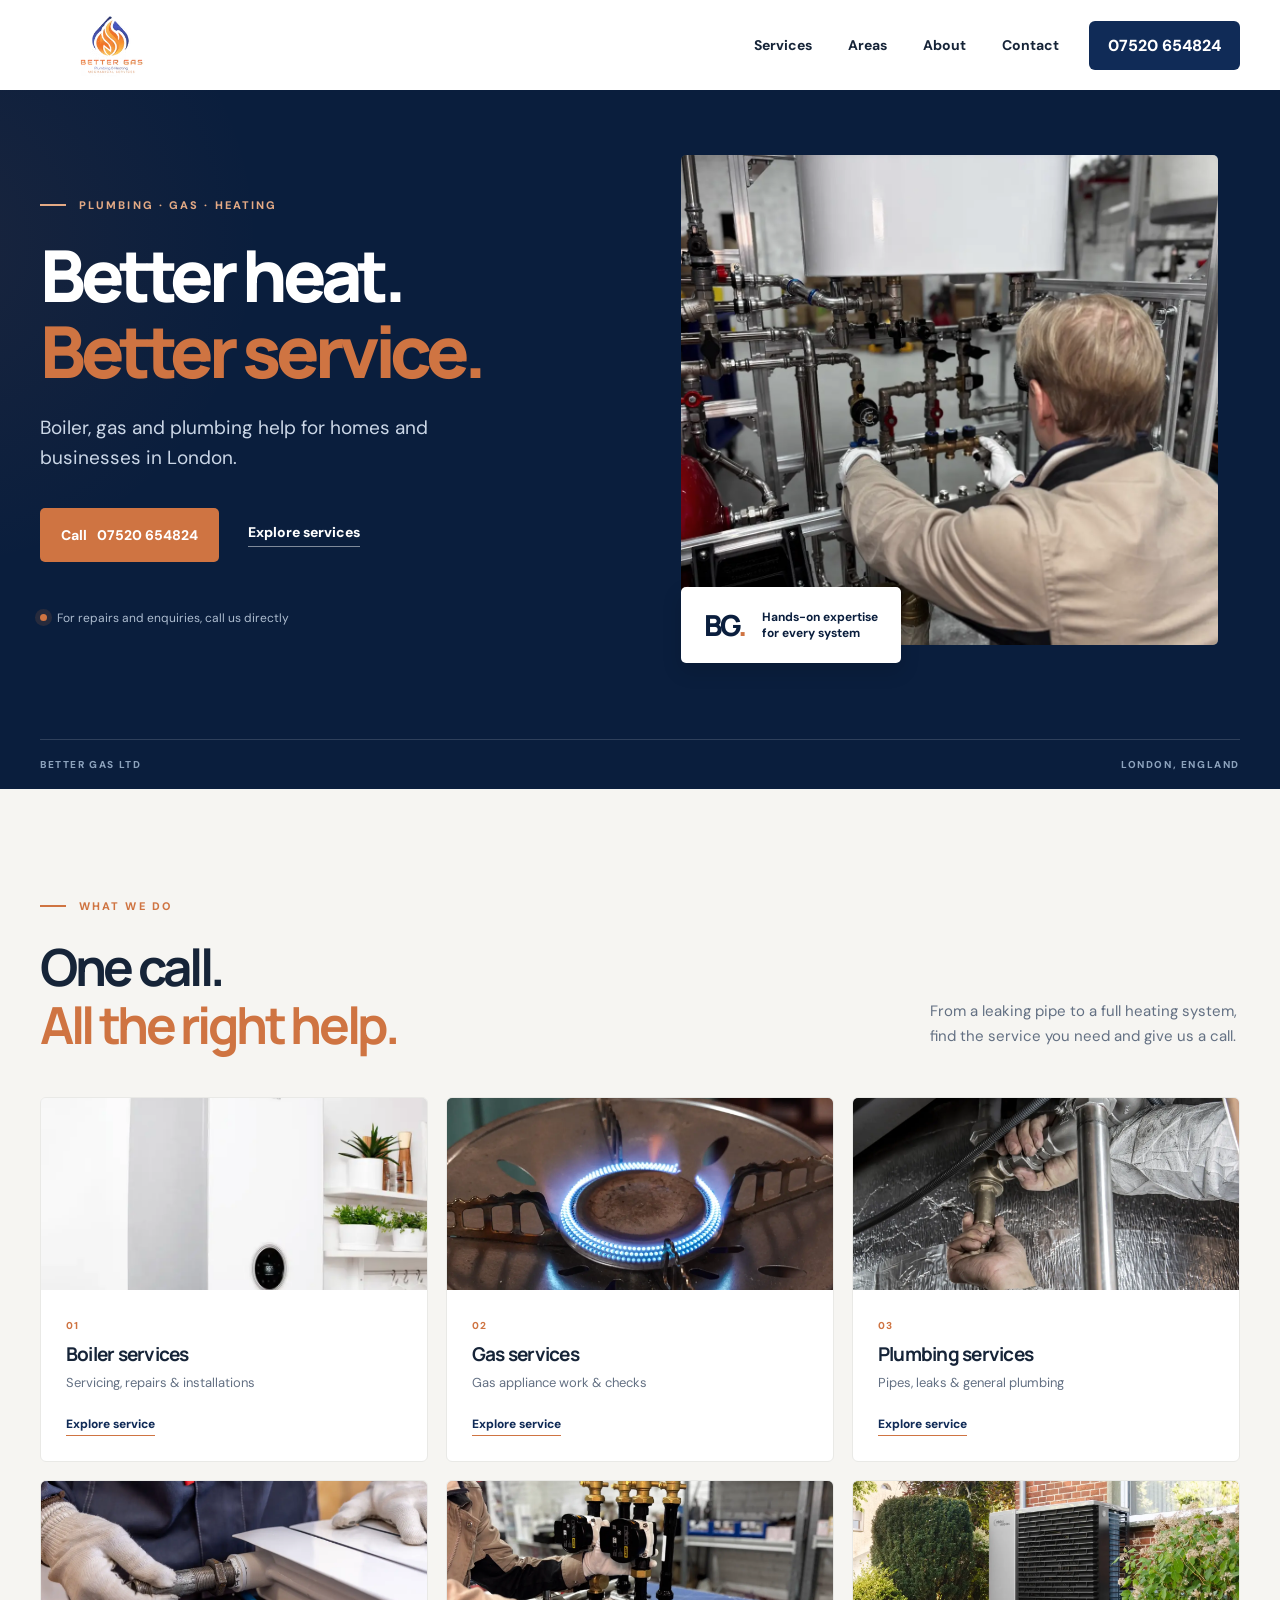
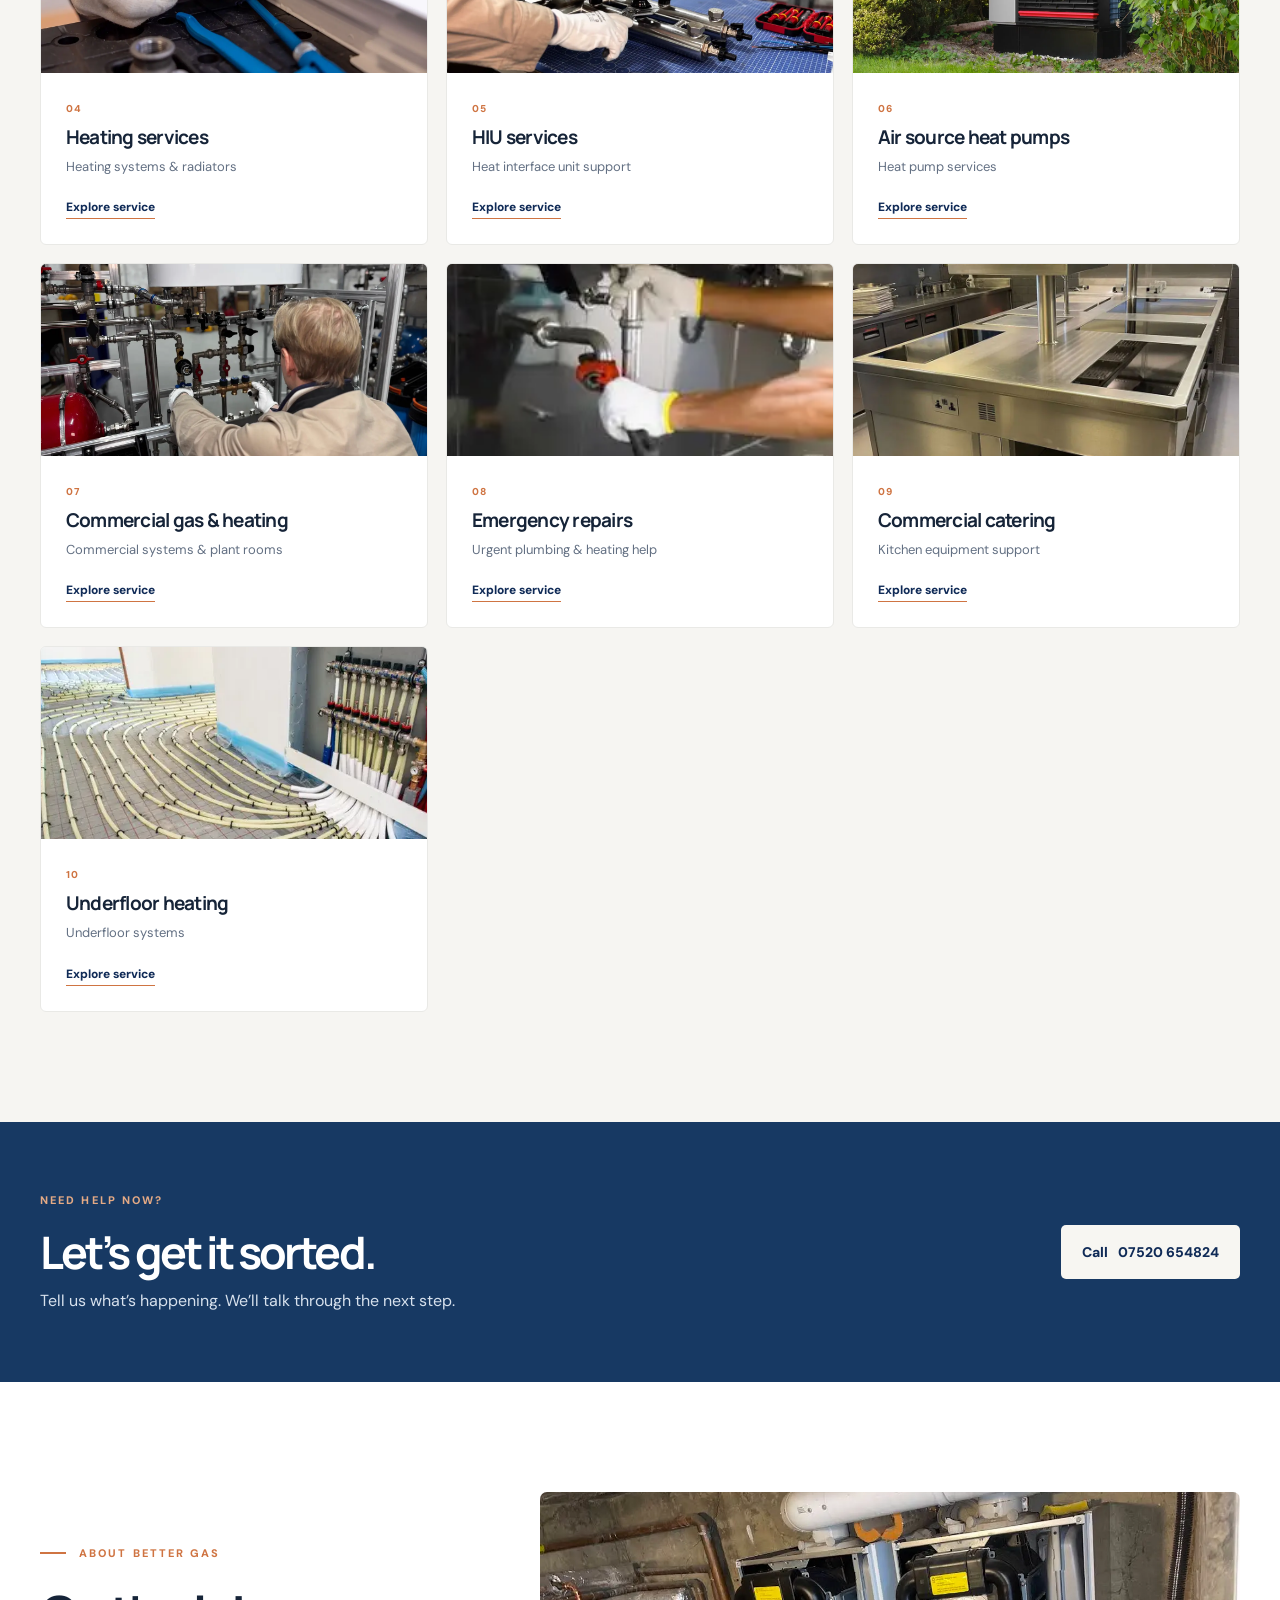
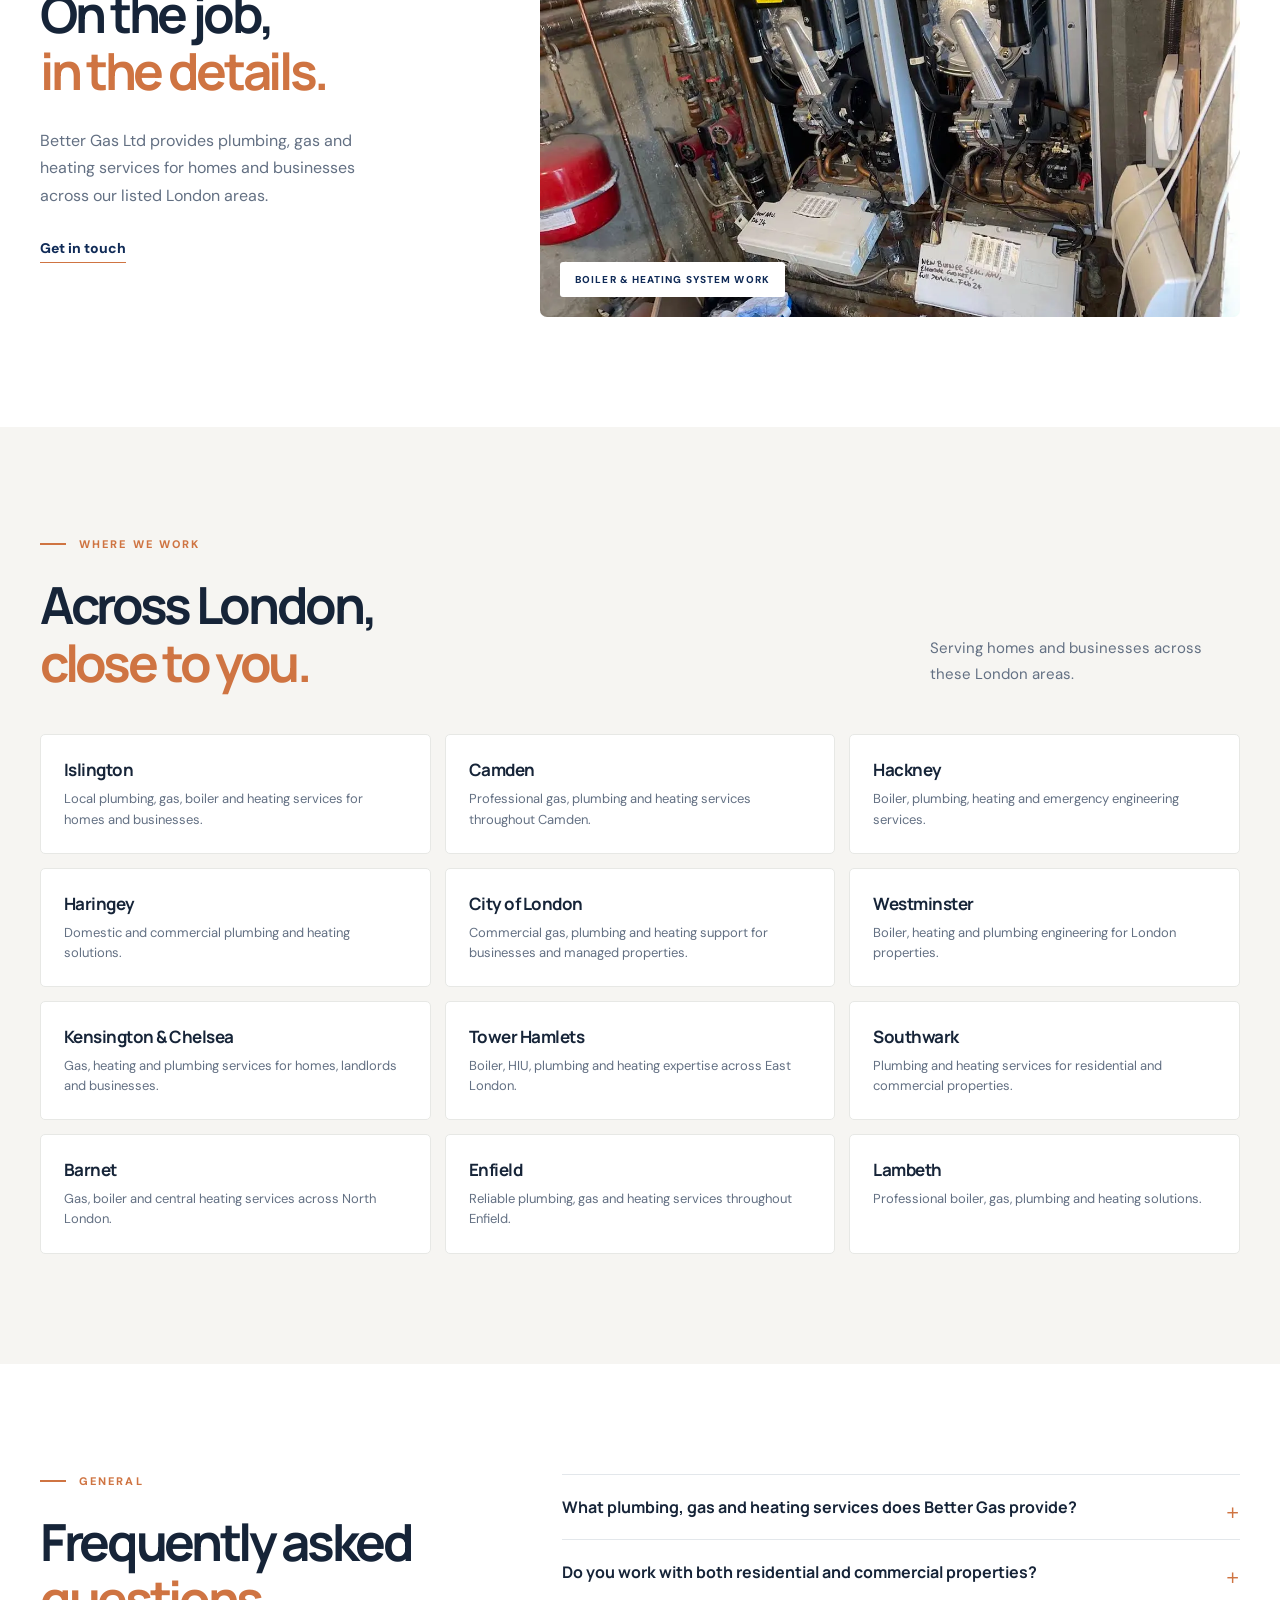
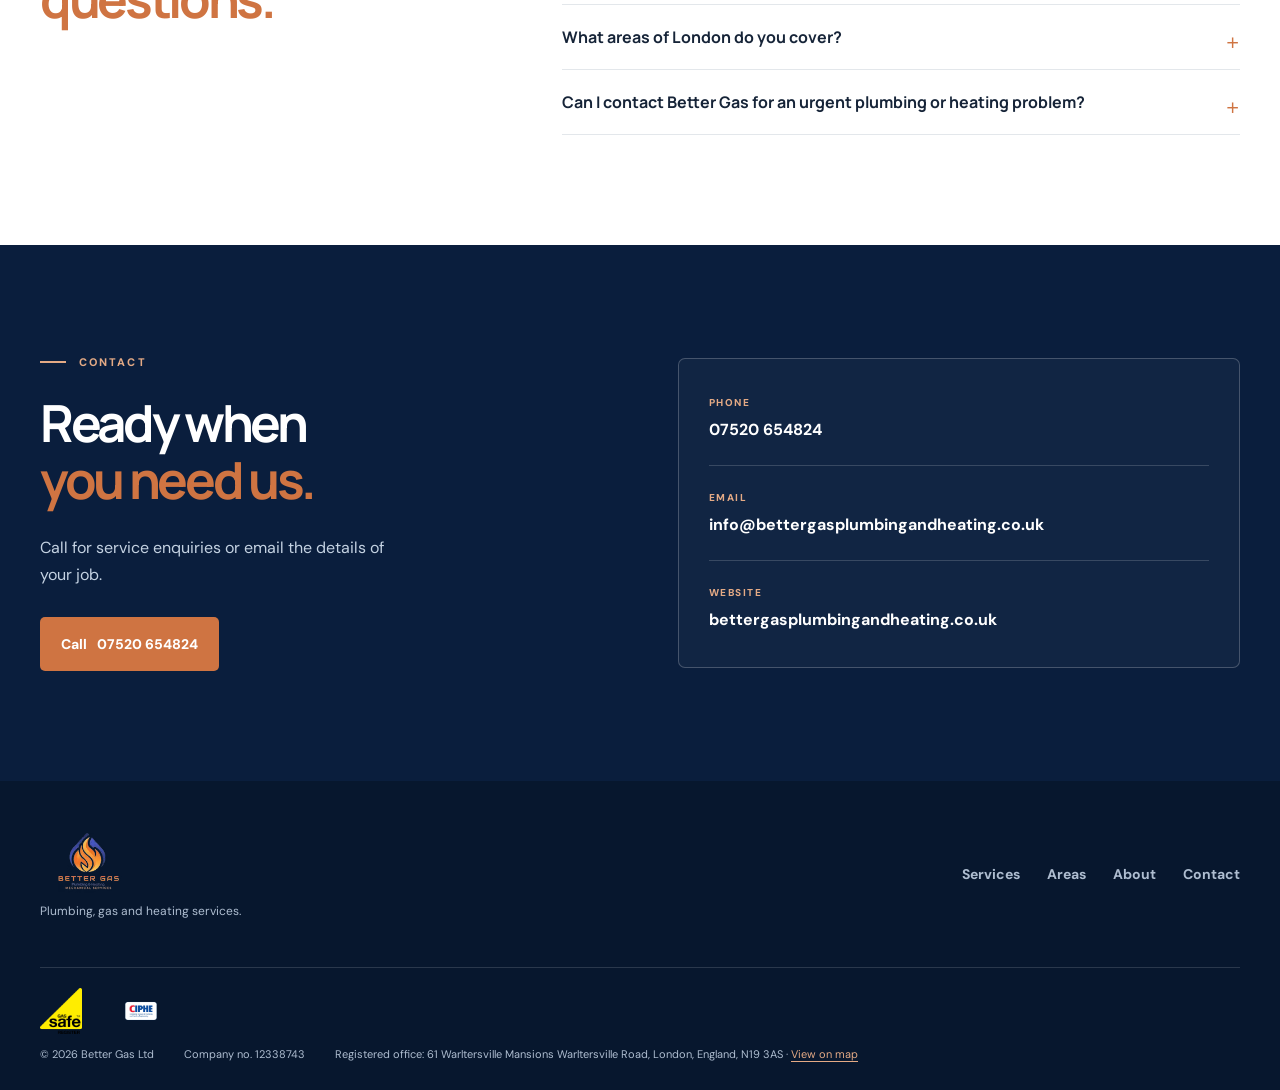
==== commit 741ea680: "Add files via upload" ====
--- a/index.html
+++ b/index.html
@@ -56,7 +56,7 @@
 
     <section class="contact section-pad" id="contact"><div class="wrap contact-grid"><div class="reveal"><p class="eyebrow"><span class="eyebrow-line"></span> CONTACT</p><h2>Ready when<br><em>you need us.</em></h2><p>Call for service enquiries or email the details of your job.</p><a class="button button-orange call-link" href="tel:+447520654824">Call <span class="phone-display">07520 654824</span></a></div><div class="contact-card reveal"><div class="contact-row"><span>PHONE</span><a class="call-link phone-display" href="tel:+447520654824">07520 654824</a></div><div class="contact-row"><span>EMAIL</span><a class="email-link" href="mailto:info@bettergasplumbingandheating.co.uk">info@bettergasplumbingandheating.co.uk</a></div><div class="contact-row"><span>WEBSITE</span><a class="domain-link" href="https://bettergasplumbingandheating.co.uk">bettergasplumbingandheating.co.uk</a></div></div></div></section>
   </main>
-  <footer class="site-footer"><div class="wrap footer-main"><div><img src="assets/logo.webp" alt="Better Gas Ltd" width="118" height="54"><p>Plumbing, gas and heating services.</p></div><div class="footer-links"><a href="#services">Services</a><a href="#areas">Areas</a><a href="#about">About</a><a href="#contact">Contact</a></div></div><div class="wrap footer-bottom"><span>© <span id="year"></span> <span class="company-name">Better Gas Ltd</span></span><span>Company no. <span class="company-number">12338743</span></span><span>Registered office: <span class="company-address">61 Warltersville Mansions Warltersville Road, London, England, N19 3AS</span> · <a class="map-link" href="https://www.google.com/maps/search/?api=1&amp;query=61+Warltersville+Mansions+Warltersville+Road+London+N19+3AS" target="_blank" rel="noopener noreferrer">View on map</a></span></div></footer>
+<footer class="site-footer"><div class="wrap footer-main"><div><img src="assets/logo.webp" alt="Better Gas Ltd" width="118" height="54"><p>Plumbing, gas and heating services.</p></div><div class="footer-links"><a href="#services">Services</a><a href="#areas">Areas</a><a href="#about">About</a><a href="#contact">Contact</a></div></div><div class="wrap footer-bottom"><div class="footer-badges" aria-label="Professional logos"><img src="assets/gas-safe.png" alt="Gas Safe Register logo" width="472" height="528" loading="lazy"><img src="assets/ciphe.webp" alt="CIPHE logo" width="501" height="501" loading="lazy"></div><span>© <span id="year"></span> <span class="company-name">Better Gas Ltd</span></span><span>Company no. <span class="company-number">12338743</span></span><span>Registered office: <span class="company-address">61 Warltersville Mansions Warltersville Road, London, England, N19 3AS</span> · <a class="map-link" href="https://www.google.com/maps/search/?api=1&amp;query=61+Warltersville+Mansions+Warltersville+Road+London+N19+3AS" target="_blank" rel="noopener noreferrer">View on map</a></span></div></footer>
   <a class="mobile-call call-link" href="tel:+447520654824">Call <span class="phone-display">07520 654824</span></a>
 </body>
 </html>
--- a/style.css
+++ b/style.css
@@ -7,3 +7,8 @@
 
 
 .area-grid{display:grid;grid-template-columns:repeat(3,1fr);gap:14px}.areas{background:#f6f5f2}.area-card{background:#fff;padding:23px;border:1px solid #e7e8e5;border-radius:5px}.area-card h3{font-size:17px;letter-spacing:-.03em;margin-bottom:8px}.area-card p{color:var(--muted);font-size:13px;line-height:1.55;margin:0}.faq{background:#fff}.faq-grid{display:grid;grid-template-columns:.8fr 1.2fr;gap:70px}.faq h2{font-size:clamp(2.45rem,4vw,4.1rem);letter-spacing:-.065em;line-height:1.13}.faq-list details{border-bottom:1px solid var(--line);padding:20px 0}.faq-list details:first-child{border-top:1px solid var(--line)}.faq-list summary{list-style:none;cursor:pointer;font:700 16px Manrope,Arial,sans-serif;line-height:1.5;position:relative;padding-right:30px}.faq-list summary::-webkit-details-marker{display:none}.faq-list summary:after{content:'+';position:absolute;right:1px;top:0;color:var(--orange);font-size:23px;font-weight:400}.faq-list details[open] summary:after{content:'−'}.faq-list p{color:var(--muted);font-size:14px;line-height:1.7;margin:15px 30px 0 0}.faq-list a{color:var(--navy);font-weight:700}.service-card-link{display:block;height:100%}.service-more{display:inline-flex;gap:10px;align-items:center;font-size:12px;font-weight:800;color:var(--navy);border-bottom:1px solid var(--orange);padding-bottom:3px}.service-card-link:hover .service-more{color:var(--orange)}.map-link{color:#e4aa85;text-decoration:underline;text-underline-offset:3px}.detail-hero{background:var(--deep);color:#fff}.detail-hero-grid{display:grid;grid-template-columns:1fr 1fr;gap:65px;align-items:center;min-height:530px;padding-block:70px}.detail-hero h1{font-size:clamp(3rem,5vw,5rem)}.detail-hero .eyebrow{margin:28px 0 20px}.detail-intro{color:#cbd7e7;font-size:18px;line-height:1.65;max-width:480px;margin-bottom:28px}.detail-image{width:100%;height:390px;object-fit:cover;border-radius:5px}.back-link{color:#d6e1ed;font-size:13px;font-weight:700}.back-link:hover{color:#e4aa85}.detail-body{display:grid;grid-template-columns:1fr 1fr;gap:75px;padding-block:95px}.detail-body h2{font-size:clamp(2rem,3.5vw,3.4rem);letter-spacing:-.06em;line-height:1.2}.detail-body p:not(.eyebrow){color:var(--muted);line-height:1.7;max-width:420px}.detail-work{list-style:none;margin:0;padding:0;align-self:center}.detail-work li{padding:18px 0;border-bottom:1px solid var(--line);font-weight:700}.detail-work li:before{content:'✓';color:var(--orange);margin-right:14px}.detail-cta{background:#f6f5f2;padding-block:70px;text-align:center}.detail-cta h2{font-size:clamp(2rem,3vw,3rem);letter-spacing:-.06em;margin-bottom:8px}.detail-cta p{color:var(--muted);margin-bottom:25px}@media(max-width:900px){.area-grid{grid-template-columns:repeat(2,1fr)}.faq-grid{gap:30px}}@media(max-width:680px){.area-grid{grid-template-columns:1fr}.area-card{padding:20px}.faq-grid,.detail-hero-grid,.detail-body{grid-template-columns:1fr;gap:30px}.detail-hero-grid{padding-block:50px}.detail-image{height:260px}.detail-body{padding-block:65px}.detail-cta{padding-block:60px}}
+
+
+
+
+.footer-badges{width:100%;display:flex;align-items:center;gap:18px;margin:0 0 4px}.footer-badges img{display:block;object-fit:contain}.footer-badges img:first-child{width:42px;height:46px}.footer-badges img:last-child{width:82px;height:46px}@media(max-width:680px){.footer-main{display:block;padding:32px 0 24px}.footer-main p{margin-top:6px}.footer-links{display:flex;flex-direction:row;flex-wrap:wrap;gap:10px 20px;margin-top:22px}.footer-links a{font-size:13px}.footer-bottom{gap:8px 18px;padding-top:18px}.footer-badges{gap:13px}.footer-badges img:first-child{width:36px;height:40px}.footer-badges img:last-child{width:72px;height:40px}}
